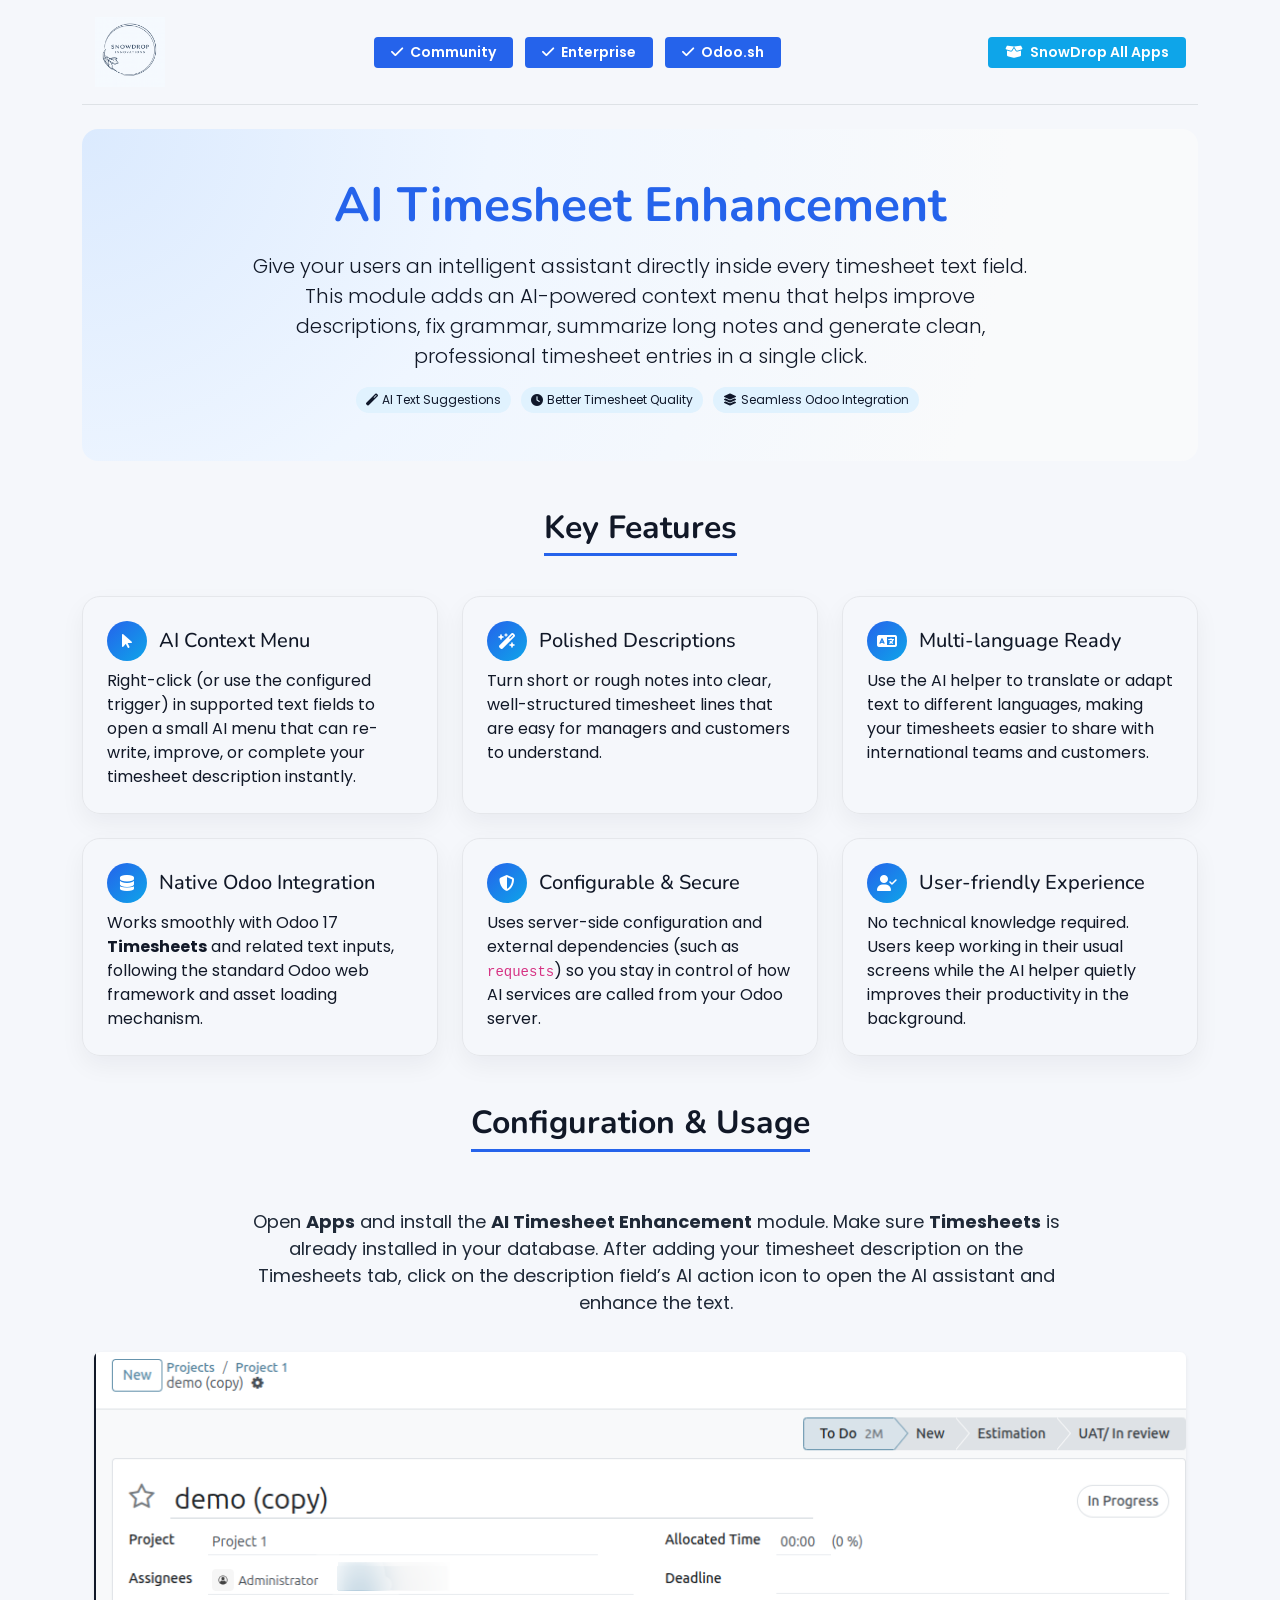
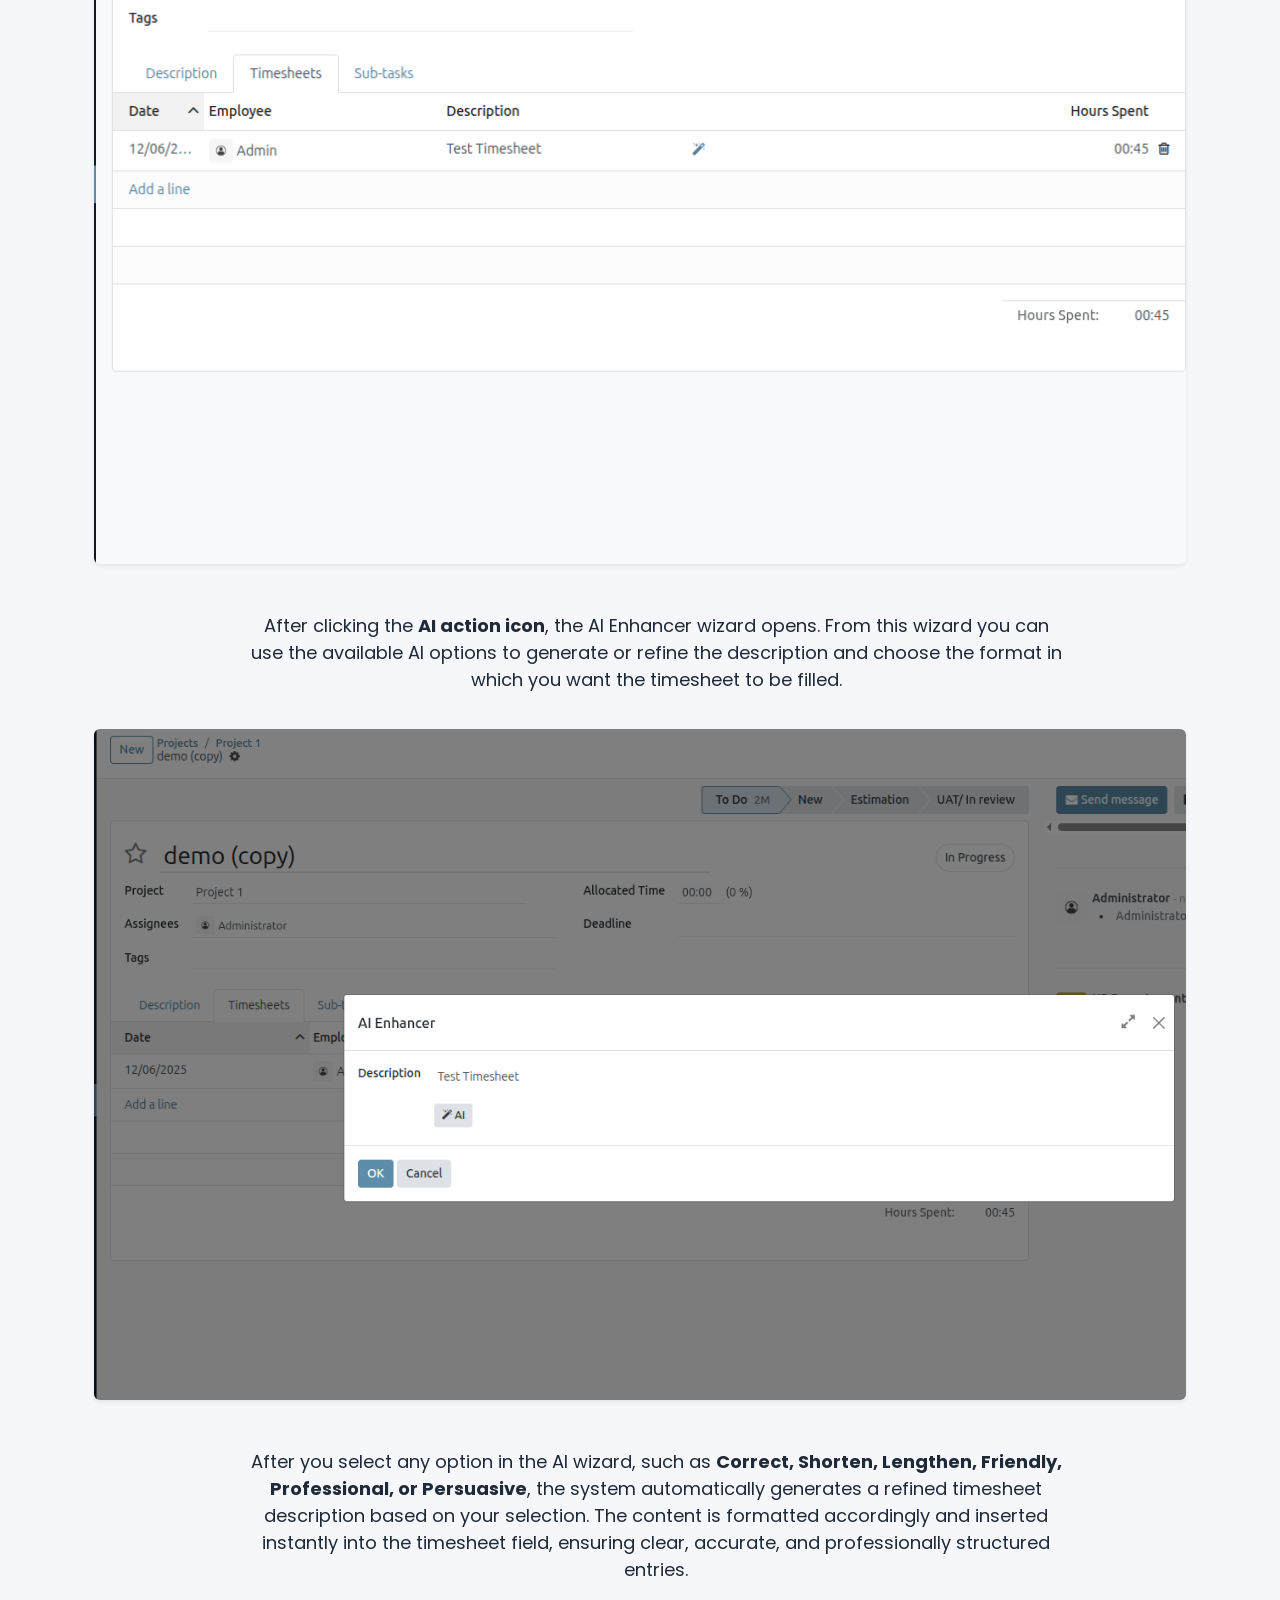
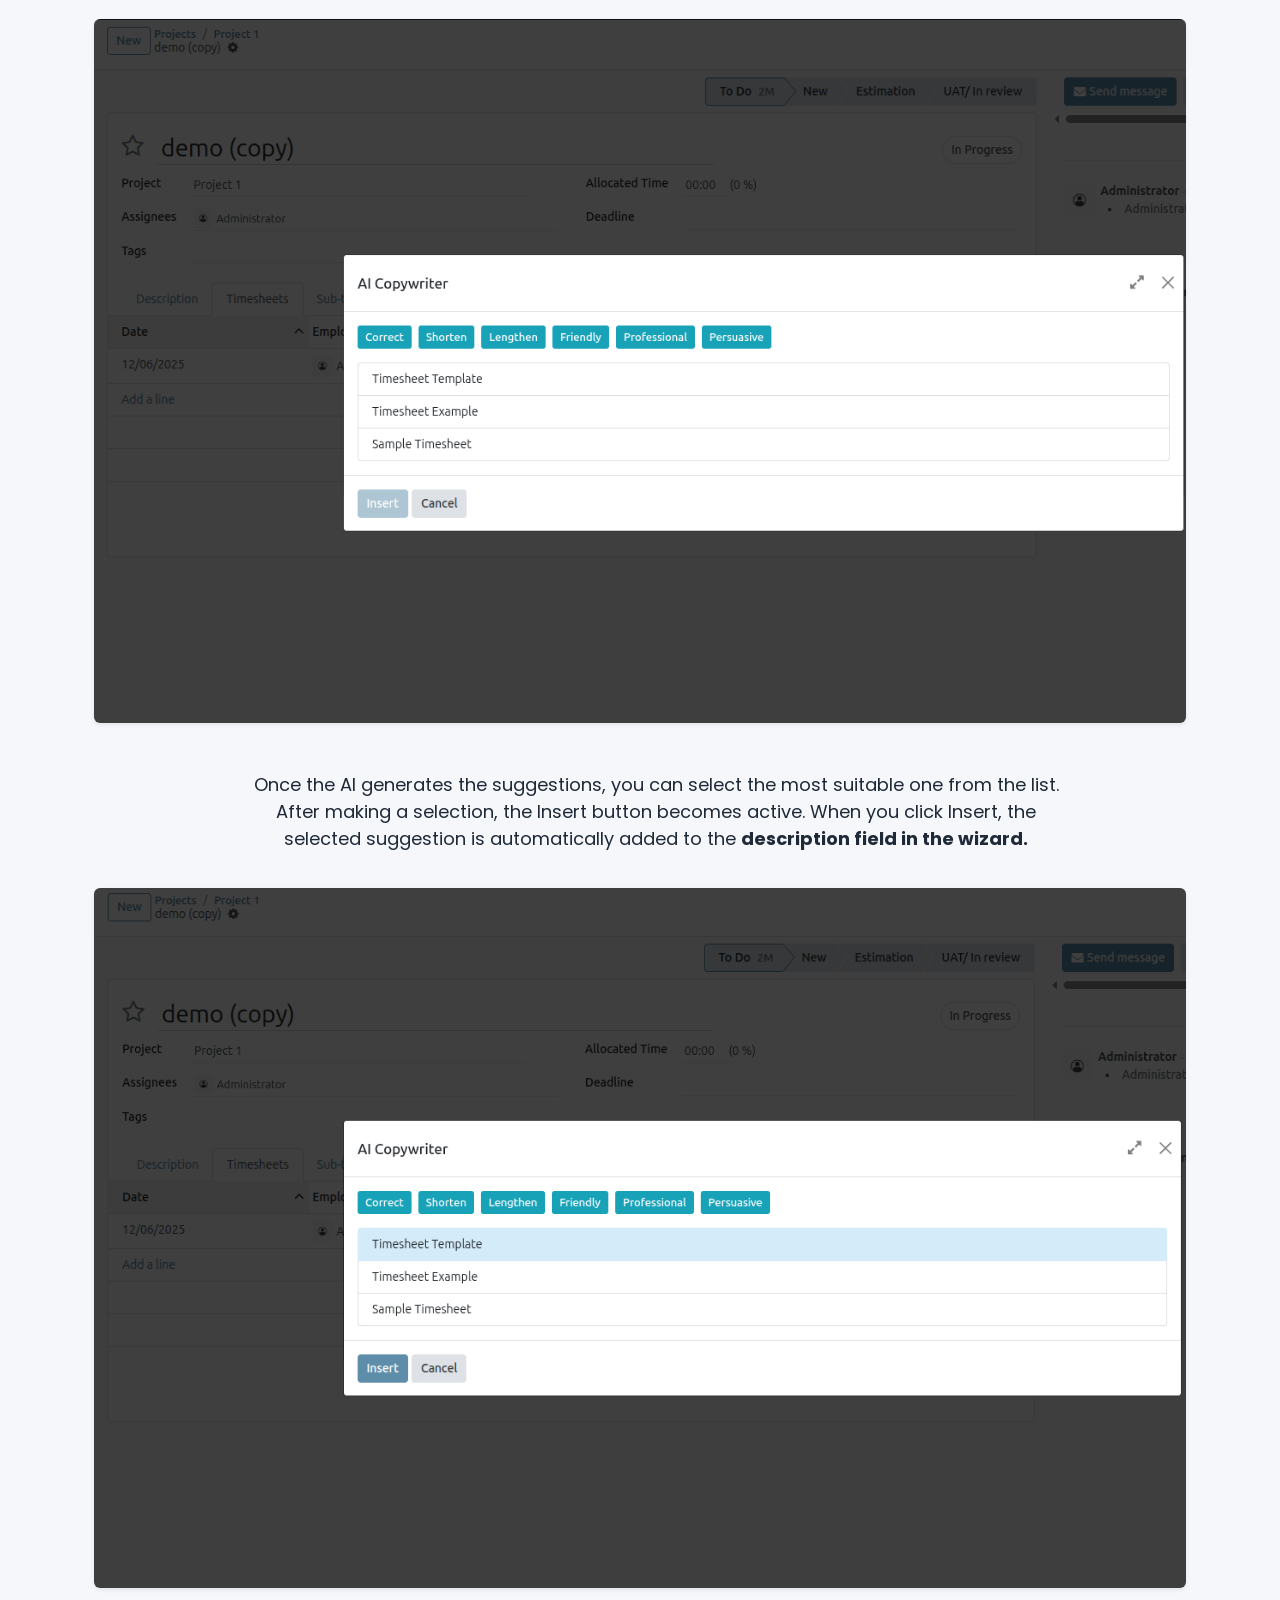
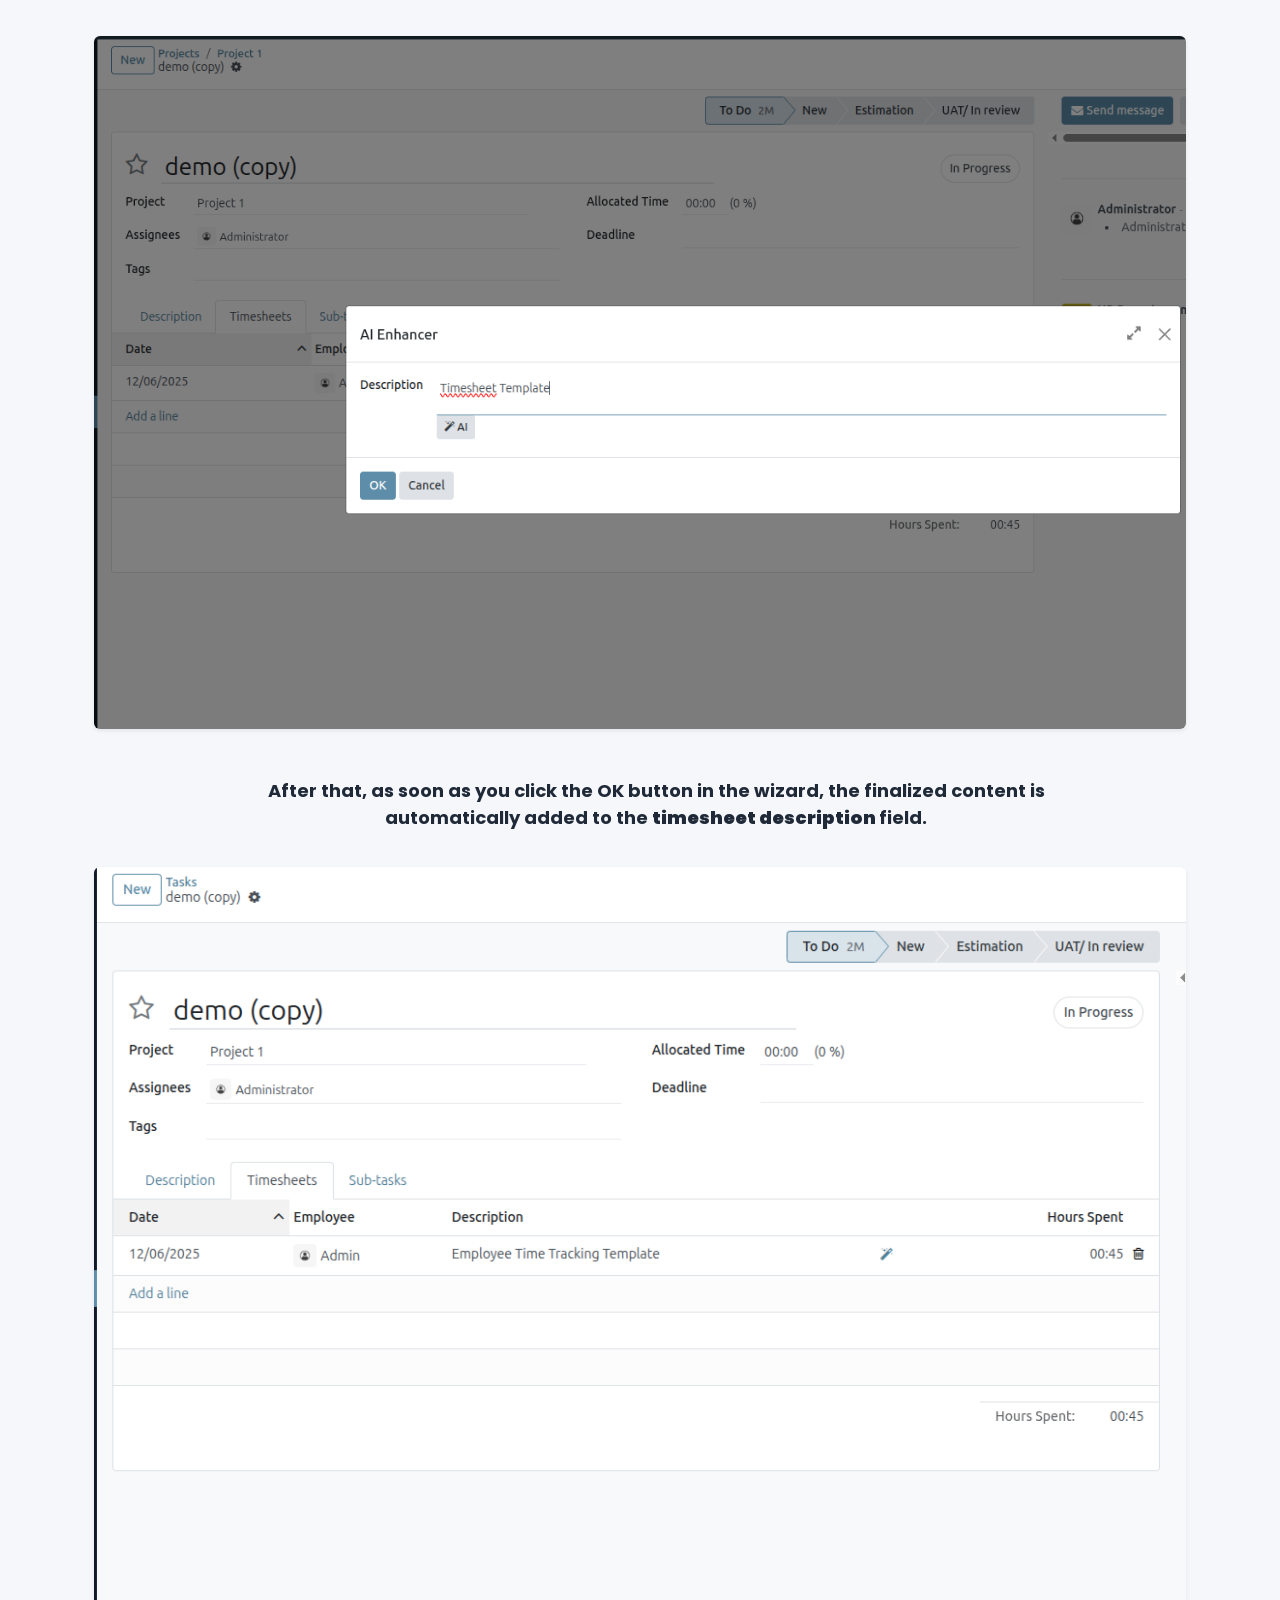
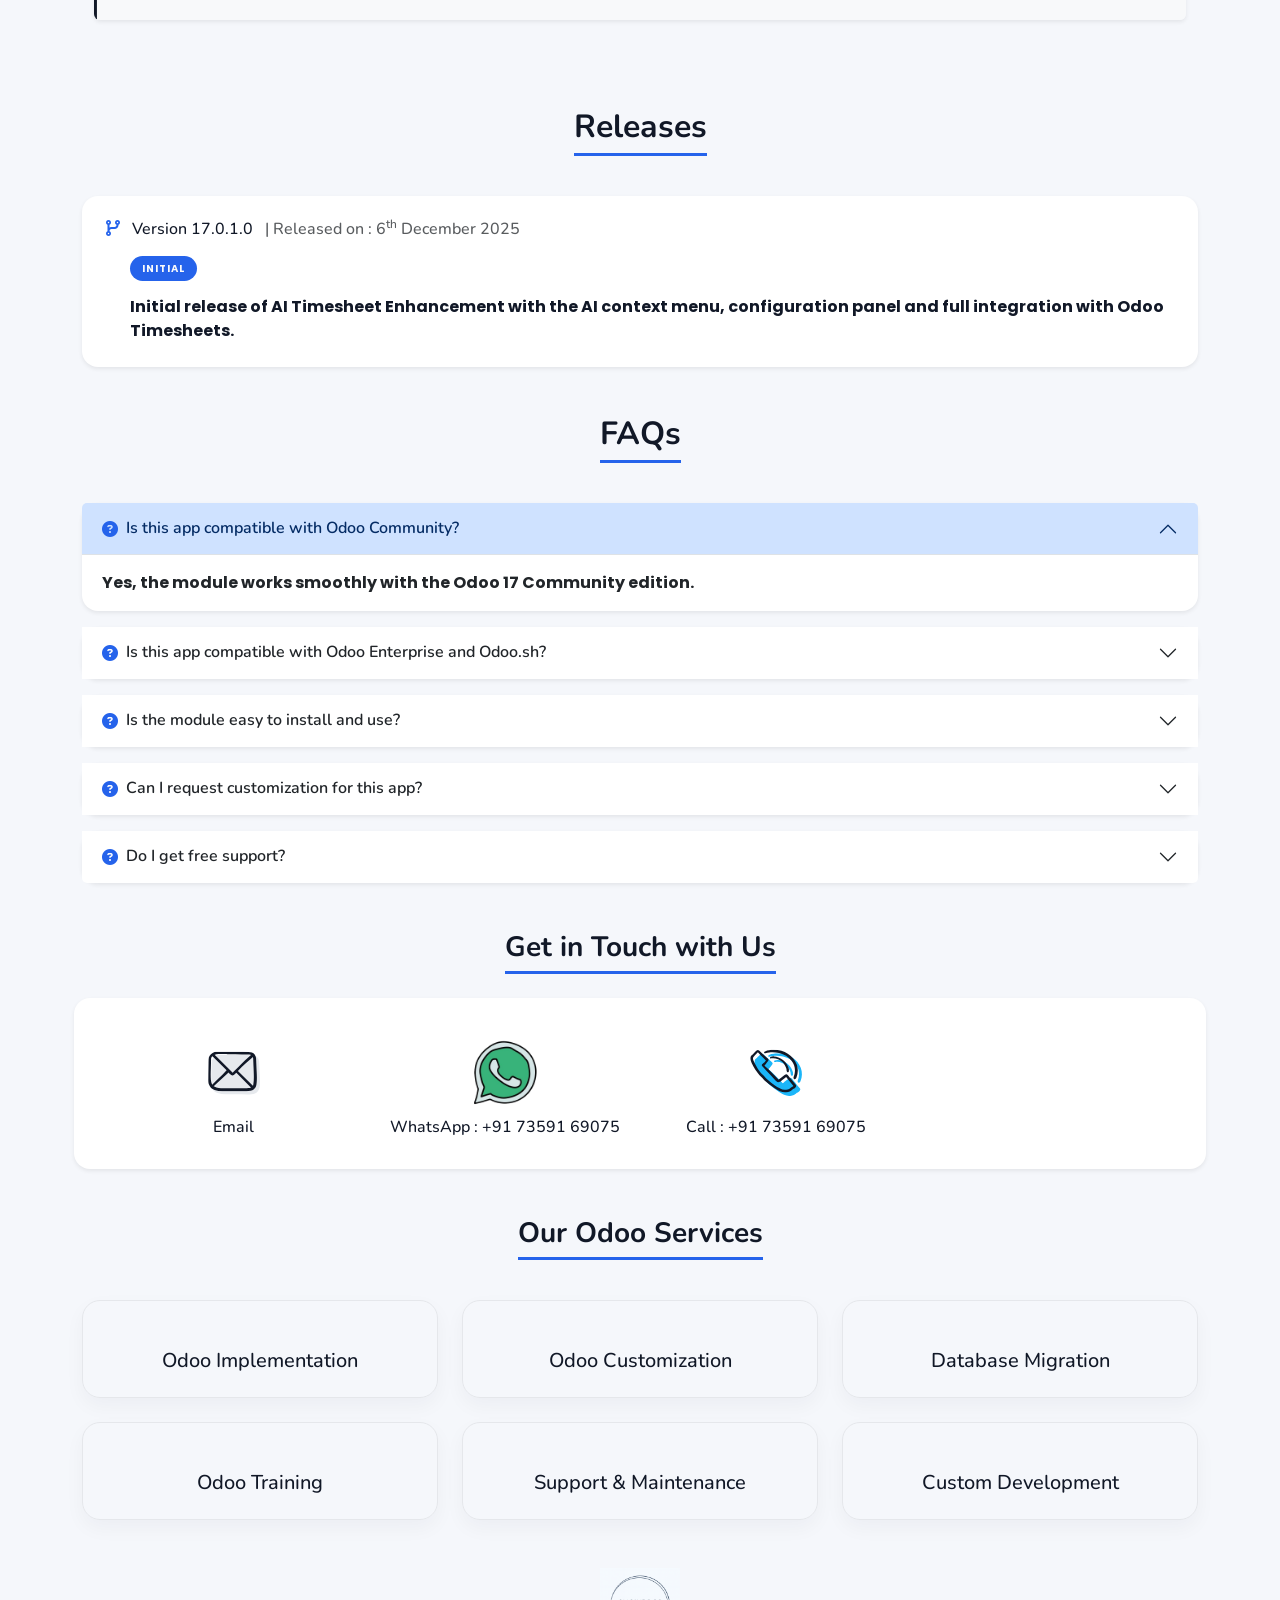
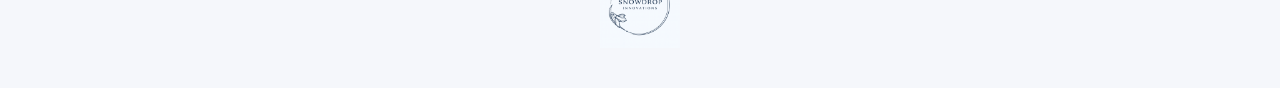
==== sd_ai_timesheet_enhancement/static/description/index.html @ 0ec532e0 "[ADD]add new module" ====
<!DOCTYPE html>
<html>

<head>
    <meta charset="utf-8" />
    <meta http-equiv="X-UA-Compatible" content="IE=edge" />
    <meta name="viewport" content="width=device-width, initial-scale=1" />
    <title>AI Timesheet Enhancement</title>

    <!-- Bootstrap 5 -->
    <link href="https://cdn.jsdelivr.net/npm/bootstrap@5.3.3/dist/css/bootstrap.min.css" rel="stylesheet">

    <!-- Icons -->
    <link rel="stylesheet" href="https://cdnjs.cloudflare.com/ajax/libs/font-awesome/6.5.2/css/all.min.css">

    <!-- Google Fonts -->
    <link href="https://fonts.googleapis.com/css2?family=Poppins:wght@300;400;500;600;700&family=Nunito:wght@400;600;700&display=swap" rel="stylesheet">

    <style>
        body {
            font-family: 'Poppins', sans-serif;
            background-color: #f5f7fb;
            color: #111827;
        }

        h1, h2, h3, h4, h5 {
            font-family: 'Nunito', sans-serif;
        }

        .sd-primary {
            color: #2563eb;
        }

        .sd-primary-bg {
            background-color: #2563eb;
        }

        .sd-accent-bg {
            background-color: #0ea5e9;
        }

        .sd-badge {
            background-color: #0f766e;
            color: #ecfeff;
        }

        .sd-section-title {
            font-weight: 700;
            text-align: center;
            margin-bottom: 2.5rem;
            position: relative;
        }

        .sd-section-title span {
            display: inline-block;
            padding-bottom: 0.4rem;
            border-bottom: 3px solid #2563eb;
        }

        .sd-feature-card {
            border-radius: 18px;
            border: 1px solid #e5e7eb;
            box-shadow: 0 10px 25px rgba(15, 23, 42, 0.05);
            height: 100%;
        }

        .sd-feature-icon {
            width: 40px;
            height: 40px;
            border-radius: 999px;
            display: inline-flex;
            align-items: center;
            justify-content: center;
            background: linear-gradient(135deg, #2563eb, #0ea5e9);
            color: #fff;
            margin-right: 12px;
        }

        .sd-hero {
            background: radial-gradient(circle at top left, #dbeafe 0, #eff6ff 35%, #f9fafb 80%);
        }

        .sd-step-pointer {
            background-image: url(pointer.png);
            background-repeat: no-repeat;
            background-size: contain;
            width: 32px;
            height: 32px;
            flex-shrink: 0;
        }

        .sd-step-text {
            color: #1f2937;
            font-size: 18px;
            max-width: 75%;
            margin-bottom: 20px;
        }

        .sd-chip {
            display: inline-flex;
            align-items: center;
            padding: 4px 10px;
            border-radius: 999px;
            background: #e0f2fe;
            font-size: 12px;
            color: #0f172a;
            margin-right: 6px;
        }

        .sd-footer-logo {
            max-height: 80px;
        }

        .sd-release-badge {
            background-color: #2563eb;
            color: #f9fafb;
            padding: 5px 12px;
            border-radius: 999px;
            text-transform: uppercase;
            font-size: 10px;
            letter-spacing: 1px;
        }

        .sd-contact-card img {
            width: 70px;
            margin-bottom: 10px;
        }

        .sd-contact-card h5 {
            font-size: 16px;
            margin-bottom: 0;
        }

        .sd-service-card {
            border-radius: 18px;
            border: 1px solid #e5e7eb;
            box-shadow: 0 8px 20px rgba(15, 23, 42, 0.04);
            height: 100%;
        }

        a {
            text-decoration: none;
        }
    </style>
</head>

<body>
<div id="loempia_tabs" class="container py-3">

    <!-- Header -->
    <div class="row justify-content-between align-items-center border-bottom pb-3 mx-0">
        <div class="col-auto text-center mb-3 mb-lg-0">
            <a class="btn p-0">
                <!-- Replace with your own logo path -->
                <img src="snowdrop_logo_full.png" alt="SnowDrop Innovations" style="height:70px">
            </a>
        </div>
        <div class="col-auto d-flex flex-wrap justify-content-center gap-2 mb-3 mb-lg-0">
            <span class="btn btn-sm sd-primary-bg text-white fw-semibold px-3 me-1">
                <i class="fa fa-check me-1"></i> Community
            </span>
            <span class="btn btn-sm sd-primary-bg text-white fw-semibold px-3 me-1">
                <i class="fa fa-check me-1"></i> Enterprise
            </span>
            <span class="btn btn-sm sd-primary-bg text-white fw-semibold px-3">
                <i class="fa fa-check me-1"></i> Odoo.sh
            </span>
        </div>
        <div class="col-auto text-center">
            <a href="#" target="_blank"
               class="btn btn-sm sd-accent-bg text-white fw-semibold px-3">
                <i class="fa fa-box-open me-1"></i> SnowDrop All Apps
            </a>
        </div>
    </div>

    <!-- Hero -->
    <section class="oe_container sd-hero rounded-4 mt-4 mb-5 p-4 p-lg-5">
        <div class="text-center">
            <h1 class="display-5 fw-bold sd-primary mb-3">
                AI Timesheet Enhancement
            </h1>
            <p class="lead mb-3" style="max-width: 780px;margin:0 auto;">
                Give your users an intelligent assistant directly inside every timesheet text field.
                This module adds an AI-powered context menu that helps improve descriptions, fix grammar,
                summarize long notes and generate clean, professional timesheet entries in a single click.
            </p>
            <div class="mt-3">
                <span class="sd-chip"><i class="fa fa-magic me-1"></i> AI Text Suggestions</span>
                <span class="sd-chip"><i class="fa fa-clock me-1"></i> Better Timesheet Quality</span>
                <span class="sd-chip"><i class="fa fa-layer-group me-1"></i> Seamless Odoo Integration</span>
            </div>
        </div>
    </section>

    <!-- Features -->
    <section class="mt-4">
        <h2 class="sd-section-title">
            <span>Key Features</span>
        </h2>
        <div class="row g-4">
            <div class="col-lg-4 col-md-6">
                <div class="sd-feature-card p-4">
                    <div class="d-flex align-items-center mb-2">
                        <div class="sd-feature-icon">
                            <i class="fa fa-mouse-pointer"></i>
                        </div>
                        <h4 class="mb-0 fs-5">AI Context Menu</h4>
                    </div>
                    <p class="mb-0">
                        Right-click (or use the configured trigger) in supported text fields to open a small AI menu
                        that can re-write, improve, or complete your timesheet description instantly.
                    </p>
                </div>
            </div>

            <div class="col-lg-4 col-md-6">
                <div class="sd-feature-card p-4">
                    <div class="d-flex align-items-center mb-2">
                        <div class="sd-feature-icon">
                            <i class="fa fa-wand-magic-sparkles"></i>
                        </div>
                        <h4 class="mb-0 fs-5">Polished Descriptions</h4>
                    </div>
                    <p class="mb-0">
                        Turn short or rough notes into clear, well-structured timesheet lines that are easy for
                        managers and customers to understand.
                    </p>
                </div>
            </div>

            <div class="col-lg-4 col-md-6">
                <div class="sd-feature-card p-4">
                    <div class="d-flex align-items-center mb-2">
                        <div class="sd-feature-icon">
                            <i class="fa fa-language"></i>
                        </div>
                        <h4 class="mb-0 fs-5">Multi-language Ready</h4>
                    </div>
                    <p class="mb-0">
                        Use the AI helper to translate or adapt text to different languages, making
                        your timesheets easier to share with international teams and customers.
                    </p>
                </div>
            </div>

            <div class="col-lg-4 col-md-6">
                <div class="sd-feature-card p-4">
                    <div class="d-flex align-items-center mb-2">
                        <div class="sd-feature-icon">
                            <i class="fa fa-database"></i>
                        </div>
                        <h4 class="mb-0 fs-5">Native Odoo Integration</h4>
                    </div>
                    <p class="mb-0">
                        Works smoothly with Odoo 17 <strong>Timesheets</strong> and related text inputs,
                        following the standard Odoo web framework and asset loading mechanism.
                    </p>
                </div>
            </div>

            <div class="col-lg-4 col-md-6">
                <div class="sd-feature-card p-4">
                    <div class="d-flex align-items-center mb-2">
                        <div class="sd-feature-icon">
                            <i class="fa fa-shield-halved"></i>
                        </div>
                        <h4 class="mb-0 fs-5">Configurable & Secure</h4>
                    </div>
                    <p class="mb-0">
                        Uses server-side configuration and external dependencies (such as <code>requests</code>)
                        so you stay in control of how AI services are called from your Odoo server.
                    </p>
                </div>
            </div>

            <div class="col-lg-4 col-md-6">
                <div class="sd-feature-card p-4">
                    <div class="d-flex align-items-center mb-2">
                        <div class="sd-feature-icon">
                            <i class="fa fa-user-check"></i>
                        </div>
                        <h4 class="mb-0 fs-5">User-friendly Experience</h4>
                    </div>
                    <p class="mb-0">
                        No technical knowledge required. Users keep working in their usual screens while the
                        AI helper quietly improves their productivity in the background.
                    </p>
                </div>
            </div>
        </div>
    </section>

    <!-- Documentation / Screenshots -->
    <section class="mt-5">
        <h2 class="sd-section-title">
            <span>Configuration & Usage</span>
        </h2>

        <div class="tab-content py-3">
            <div id="Configurations" class="tab-pane active show">
                <section id="sd_configuration">
                    <div class="container-fluid">
                        <div class="text-center">

                            <!-- Step 1 -->
                            <div class="d-flex justify-content-center align-items-start mb-3">
                                <div class="sd-step-pointer"></div>
                                <p class="sd-step-text">
                                    Open <strong>Apps</strong> and install the <strong>AI Timesheet Enhancement</strong> module.
                                    Make sure <strong>Timesheets</strong> is already installed in your database.
                                    After adding your timesheet description on the Timesheets tab, click on the description field’s AI action icon to open the AI assistant and enhance the text.
                                </p>
                            </div>
                            <div class="col-md-12">
                                <!-- replace with your real screenshot -->
                                <img class="img-fluid rounded shadow-sm" src="1.png" alt="Install module">
                            </div>
                            <br /><br />
                            <!-- Step 2 -->
                            <div class="d-flex justify-content-center align-items-start mb-3">
                                <div class="sd-step-pointer"></div>
                                <p class="sd-step-text">
                                    After clicking the <strong>AI action icon</strong>, the AI Enhancer wizard opens. From this wizard you can use the available AI options to generate or refine the description and choose the format in which you want the timesheet to be filled.
                                </p>
                            </div>
                            <div class="col-md-12">
                                <!-- replace with your real screenshot -->
                                <img class="img-fluid rounded shadow-sm" src="2.png" alt="Install module">
                            </div>
                            <br /><br />
                            <!-- Step 3 -->
                            <div class="d-flex justify-content-center align-items-start mb-3">
                                <div class="sd-step-pointer"></div>
                                <p class="sd-step-text">
                                    After you select any option in the AI wizard, such as <strong>Correct, Shorten, Lengthen, Friendly, Professional, or Persuasive</strong>, the system automatically generates a refined timesheet description based on your selection. The content is formatted accordingly and inserted instantly into the timesheet field, ensuring clear, accurate, and professionally structured entries.
                                </p>
                            </div>
                            <div class="col-md-12">
                                <!-- replace with your real screenshot -->
                                <img class="img-fluid rounded shadow-sm" src="3.png" alt="Install module">
                            </div>
                            <br /><br />
                            <!-- Step 4 -->
                            <div class="d-flex justify-content-center align-items-start mb-3">
                                <div class="sd-step-pointer"></div>
                                <p class="sd-step-text">
                                    Once the AI generates the suggestions, you can select the most suitable one from the list. After making a selection, the Insert button becomes active. When you click Insert, the selected suggestion is automatically added to the <strong>description </storng>field in the wizard.
                                </p>
                            </div>
                            <div class="col-md-12">
                                <!-- replace with your real screenshot -->
                                <img class="img-fluid rounded shadow-sm" src="4.png" alt="Install module">
                            </div>
                            <br /><br />
                            <div class="col-md-12">
                                <!-- replace with your real screenshot -->
                                <img class="img-fluid rounded shadow-sm" src="5.png" alt="Install module">
                            </div>
                            <br /><br />
                            <!-- Step 5 -->
                            <div class="d-flex justify-content-center align-items-start mb-3">
                                <div class="sd-step-pointer"></div>
                                <p class="sd-step-text">
                                    After that, as soon as you click the OK button in the wizard, the finalized content is automatically added to the <strong>timesheet description </strong>field.
                                </p>
                            </div>
                            <div class="col-md-12">
                                <!-- replace with your real screenshot -->
                                <img class="img-fluid rounded shadow-sm" src="6.png" alt="Install module">
                            </div>
                            <br /><br />


                            

                        </div>
                    </div>
                </section>
            </div>
        </div>
    </section>

    <!-- Releases -->
    <section class="mt-4">
        <h2 class="sd-section-title">
            <span>Releases</span>
        </h2>

        <div class="bg-white shadow-sm rounded-4 p-3 p-lg-4">
            <h4 class="mb-1" style="font-size:16px;">
                <span class="fa fa-code-branch me-2 sd-primary"></span>
                <span>Version 17.0.1.0</span>
                <span class="ms-2 text-muted">| Released on : 6<sup>th</sup> December 2025</span>
            </h4>
            <div class="mt-3 ps-4">
                <span class="sd-release-badge">Initial</span>
                <p class="mt-3 mb-0">
                    Initial release of AI Timesheet Enhancement with the AI context menu, configuration panel
                    and full integration with Odoo Timesheets.
                </p>
            </div>
        </div>
    </section>

    <!-- FAQs -->
    <section class="mt-5">
        <h2 class="sd-section-title">
            <span>FAQs</span>
        </h2>

        <div class="accordion" id="sd_faq_accordion">

            <div class="accordion-item mb-3 border-0 shadow-sm rounded-4">
                <h2 class="accordion-header" id="faq1">
                    <button class="accordion-button fw-semibold" type="button" data-bs-toggle="collapse"
                            data-bs-target="#faq1_c" aria-expanded="true" aria-controls="faq1_c">
                        <i class="fa fa-question-circle me-2 sd-primary"></i>
                        Is this app compatible with Odoo Community?
                    </button>
                </h2>
                <div id="faq1_c" class="accordion-collapse collapse show" aria-labelledby="faq1"
                     data-bs-parent="#sd_faq_accordion">
                    <div class="accordion-body">
                        Yes, the module works smoothly with the Odoo 17 Community edition.
                    </div>
                </div>
            </div>

            <div class="accordion-item mb-3 border-0 shadow-sm rounded-4">
                <h2 class="accordion-header" id="faq2">
                    <button class="accordion-button fw-semibold collapsed" type="button" data-bs-toggle="collapse"
                            data-bs-target="#faq2_c" aria-expanded="false" aria-controls="faq2_c">
                        <i class="fa fa-question-circle me-2 sd-primary"></i>
                        Is this app compatible with Odoo Enterprise and Odoo.sh?
                    </button>
                </h2>
                <div id="faq2_c" class="accordion-collapse collapse" aria-labelledby="faq2"
                     data-bs-parent="#sd_faq_accordion">
                    <div class="accordion-body">
                        Yes, it is fully compatible with Odoo 17 Enterprise and can also be used on Odoo.sh
                        installations.
                    </div>
                </div>
            </div>

            <div class="accordion-item mb-3 border-0 shadow-sm rounded-4">
                <h2 class="accordion-header" id="faq3">
                    <button class="accordion-button fw-semibold collapsed" type="button" data-bs-toggle="collapse"
                            data-bs-target="#faq3_c" aria-expanded="false" aria-controls="faq3_c">
                        <i class="fa fa-question-circle me-2 sd-primary"></i>
                        Is the module easy to install and use?
                    </button>
                </h2>
                <div id="faq3_c" class="accordion-collapse collapse" aria-labelledby="faq3"
                     data-bs-parent="#sd_faq_accordion">
                    <div class="accordion-body">
                        Installation follows the standard Odoo process. Once installed, users simply open a
                        timesheet description and use the AI context menu – no technical background is required.
                    </div>
                </div>
            </div>

            <div class="accordion-item mb-3 border-0 shadow-sm rounded-4">
                <h2 class="accordion-header" id="faq4">
                    <button class="accordion-button fw-semibold collapsed" type="button" data-bs-toggle="collapse"
                            data-bs-target="#faq4_c" aria-expanded="false" aria-controls="faq4_c">
                        <i class="fa fa-question-circle me-2 sd-primary"></i>
                        Can I request customization for this app?
                    </button>
                </h2>
                <div id="faq4_c" class="accordion-collapse collapse" aria-labelledby="faq4"
                     data-bs-parent="#sd_faq_accordion">
                    <div class="accordion-body">
                        Yes, we will be happy to adapt the module to your needs. Please contact us using the
                        details in the “Get in Touch” section.
                    </div>
                </div>
            </div>

            <div class="accordion-item mb-3 border-0 shadow-sm rounded-4">
                <h2 class="accordion-header" id="faq5">
                    <button class="accordion-button fw-semibold collapsed" type="button" data-bs-toggle="collapse"
                            data-bs-target="#faq5_c" aria-expanded="false" aria-controls="faq5_c">
                        <i class="fa fa-question-circle me-2 sd-primary"></i>
                        Do I get free support?
                    </button>
                </h2>
                <div id="faq5_c" class="accordion-collapse collapse" aria-labelledby="faq5"
                     data-bs-parent="#sd_faq_accordion">
                    <div class="accordion-body">
                        We provide free bug-fix support for 30 days from the date of purchase.
                        Functional changes or new features can be delivered as paid services.
                    </div>
                </div>
            </div>

        </div>
    </section>

    <!-- Contact -->
    <section class="mt-5">
        <h3 class="sd-section-title">
            <span>Get in Touch with Us</span>
        </h3>

        <div class="row g-3 bg-white rounded-4 shadow-sm text-center pt-4 pb-3 px-4">
            <div class="col-6 col-lg-3 pb-3 sd-contact-card">
                <a href="mailto:snowsnowdropinnovations@gmail.com" target="_blank" style="color:#111827;">
                    <img src="mail.svg" alt="Email">
                    <h5>Email</h5>
                </a>
            </div>
            <div class="col-6 col-lg-3 pb-3 sd-contact-card">
                <a href="" target="_blank" style="color:#111827;">
                    <img src="whatsapp.png" alt="WhatsApp">
                    <h5>WhatsApp : +91 73591 69075</h5>
                </a>
            </div>
            <div class="col-6 col-lg-3 pb-3 sd-contact-card">
                <a href="" target="_blank" style="color:#111827;">
                    <img src="call.svg" alt="Call">
                    <h5>Call : +91 73591 69075</h5>
                </a>
            </div>
        </div>
    </section>

    <!-- Services -->
    <section class="mt-5">
        <h3 class="sd-section-title">
            <span>Our Odoo Services</span>
        </h3>
        <div class="row g-4 text-center">
            <div class="col-lg-4 col-md-6">
                <div class="sd-service-card p-4">
                    <img src="implementation.png" alt="" class="mb-3" style="width:80px;">
                    <h5 class="mb-0">Odoo Implementation</h5>
                </div>
            </div>
            <div class="col-lg-4 col-md-6">
                <div class="sd-service-card p-4">
                    <img src="customization.png" alt="" class="mb-3" style="width:80px;">
                    <h5 class="mb-0">Odoo Customization</h5>
                </div>
            </div>
            <div class="col-lg-4 col-md-6">
                <div class="sd-service-card p-4">
                    <img src="data.png" alt="" class="mb-3" style="width:80px;">
                    <h5 class="mb-0">Database Migration</h5>
                </div>
            </div>
            <div class="col-lg-4 col-md-6">
                <div class="sd-service-card p-4">
                    <img src="training.png" alt="" class="mb-3" style="width:80px;">
                    <h5 class="mb-0">Odoo Training</h5>
                </div>
            </div>
            <div class="col-lg-4 col-md-6">
                <div class="sd-service-card p-4">
                    <img src="support.png" alt="" class="mb-3" style="width:80px;">
                    <h5 class="mb-0">Support &amp; Maintenance</h5>
                </div>
            </div>
            <div class="col-lg-4 col-md-6">
                <div class="sd-service-card p-4">
                    <img src="mobile.png" alt="" class="mb-3" style="width:80px;">
                    <h5 class="mb-0">Custom Development</h5>
                </div>
            </div>
        </div>
    </section>

    <!-- Footer logo -->
    <div class="row mt-5 mb-4">
        <div class="col-12 text-center">
            <!-- Replace with your brand image -->
            <img src="snowdrop_logo_full.png" alt="SnowDrop Innovations" class="sd-footer-logo">
        </div>
    </div>

</div>

<!-- JS (Bootstrap 5) -->
<script src="https://cdn.jsdelivr.net/npm/bootstrap@5.3.3/dist/js/bootstrap.bundle.min.js"></script>
</body>
</html>
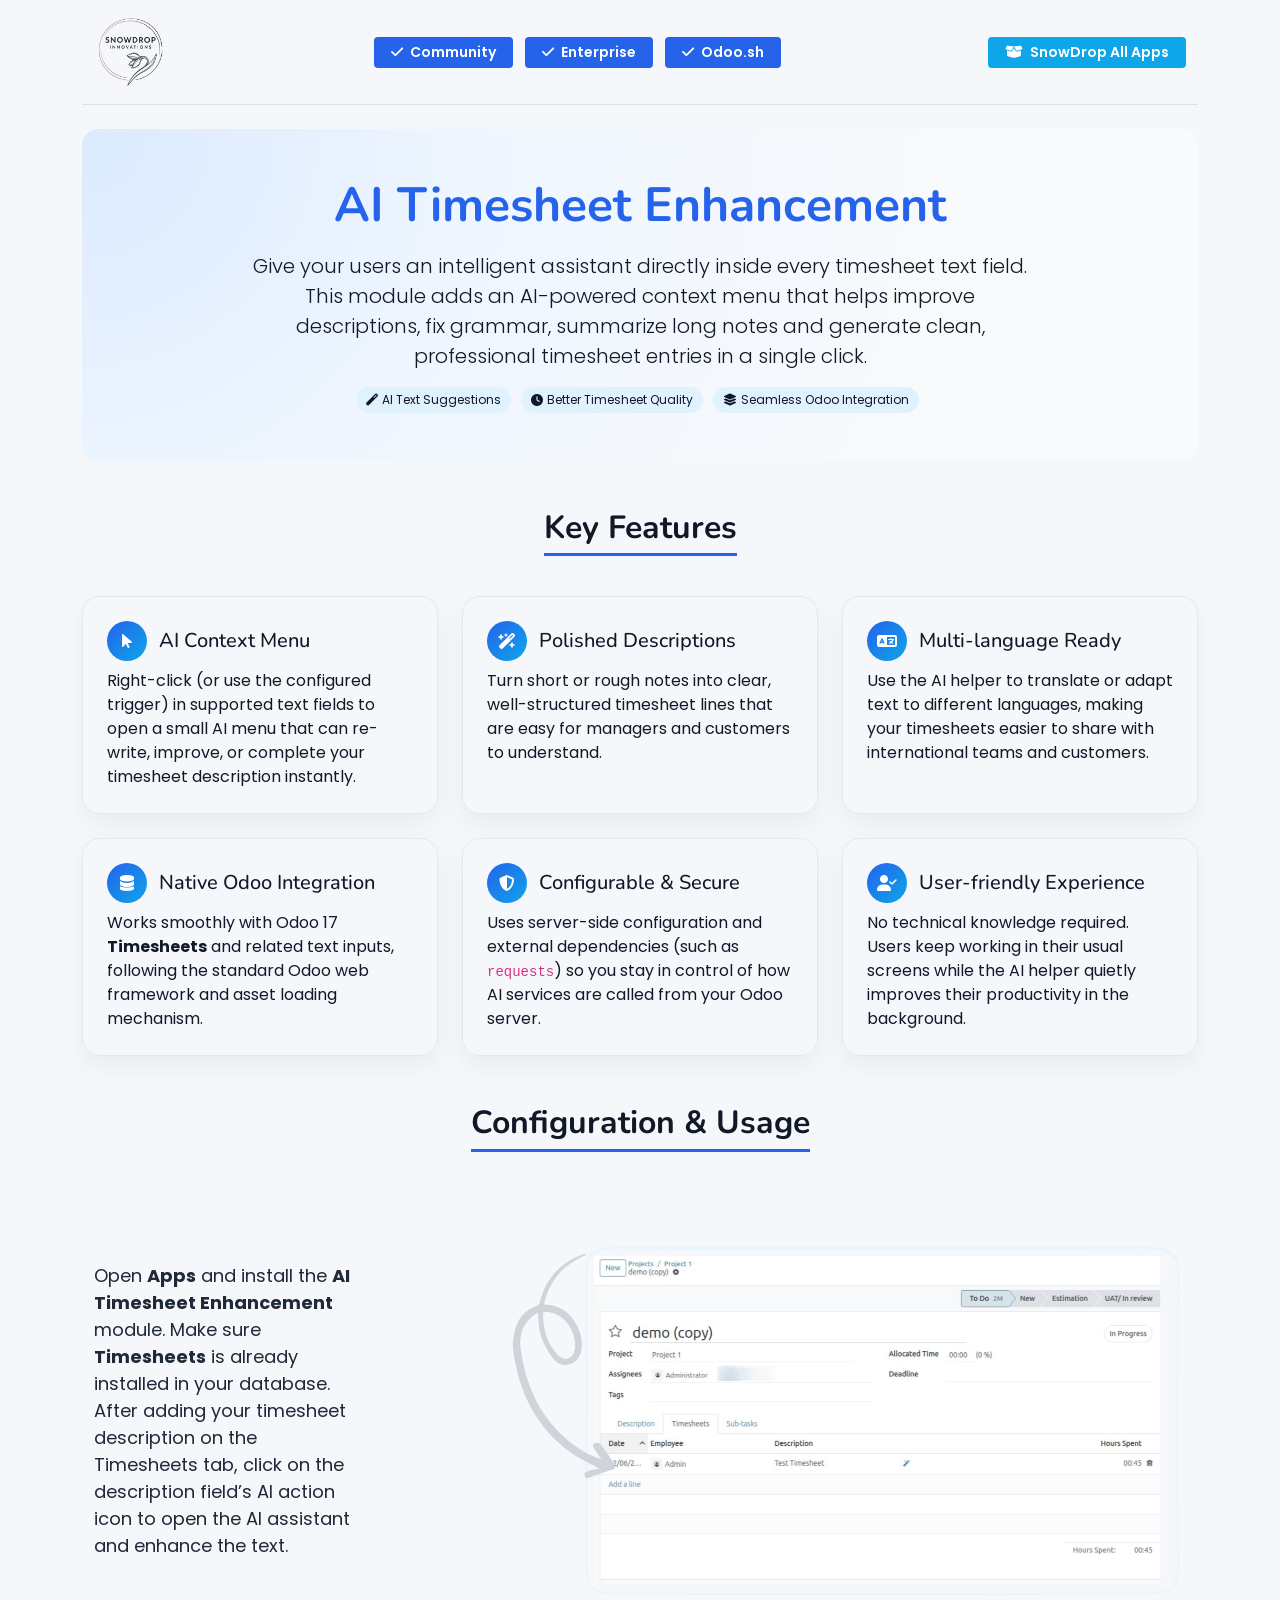
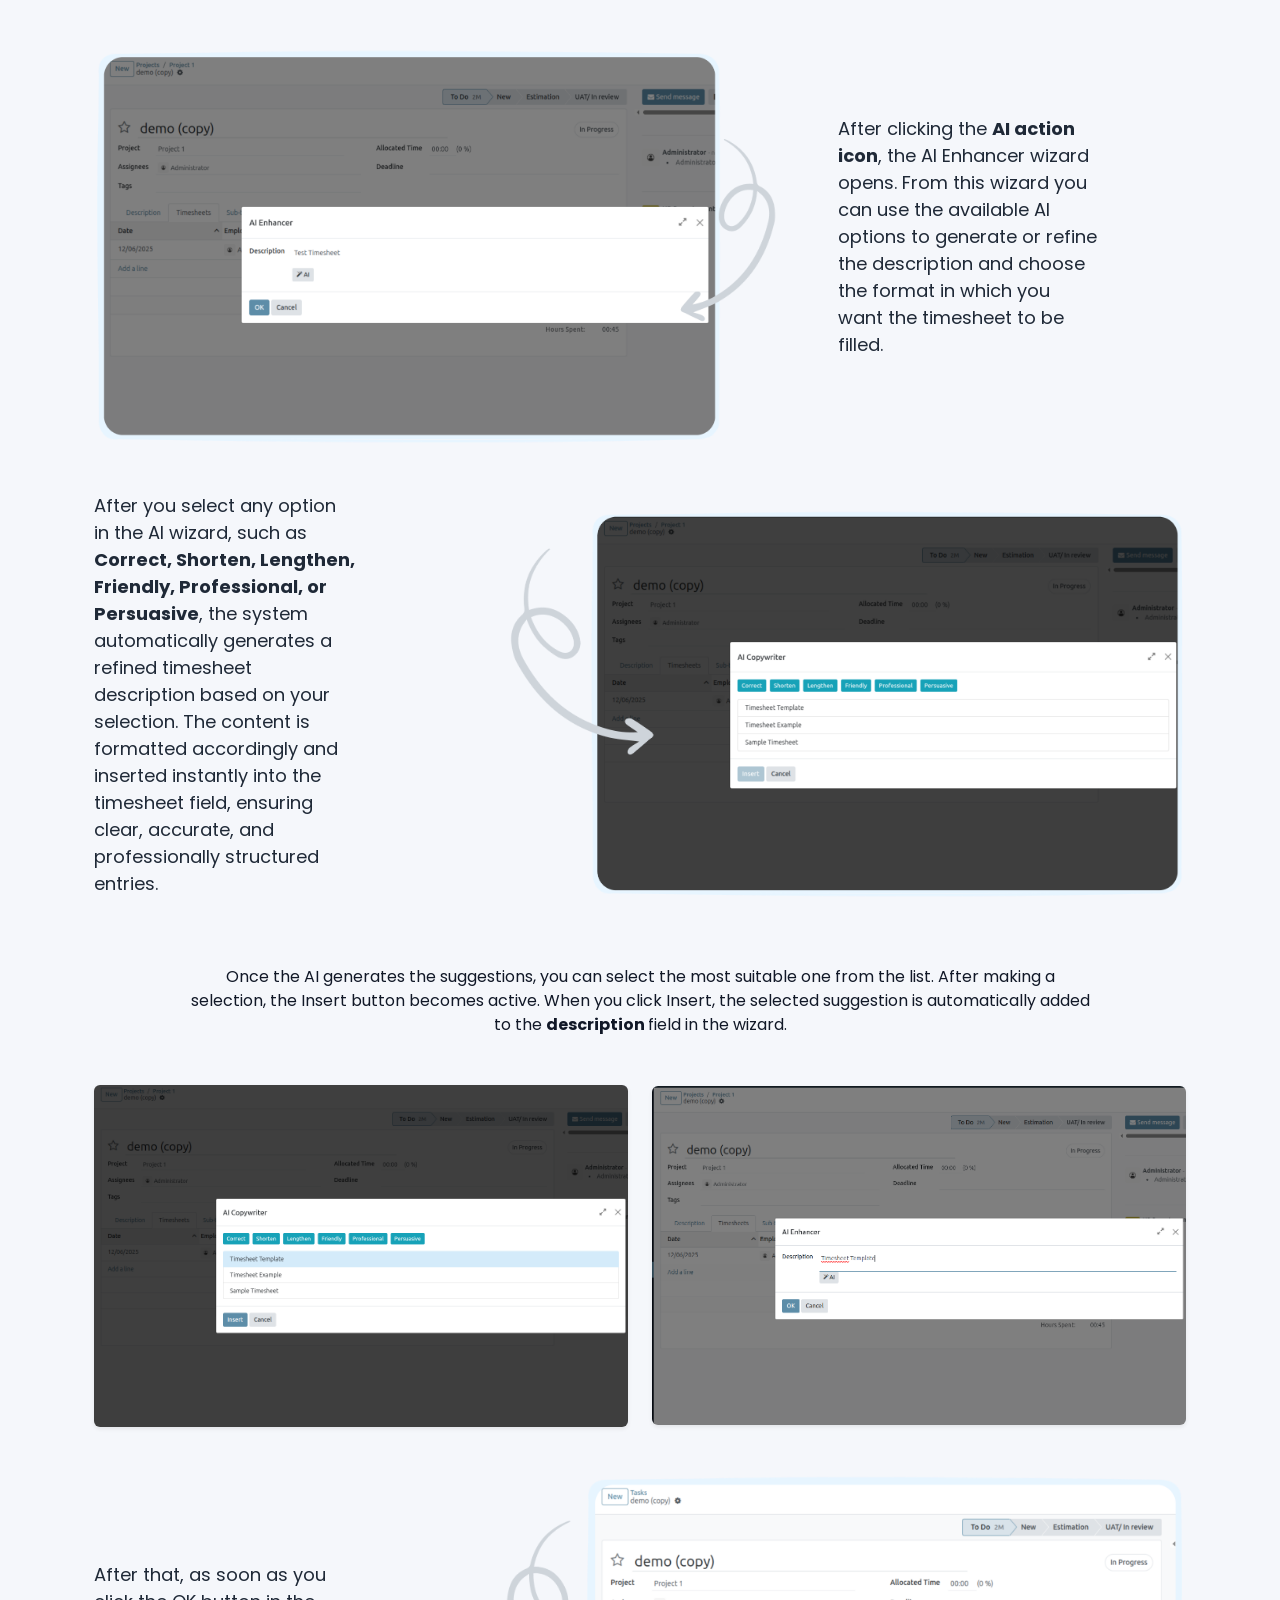
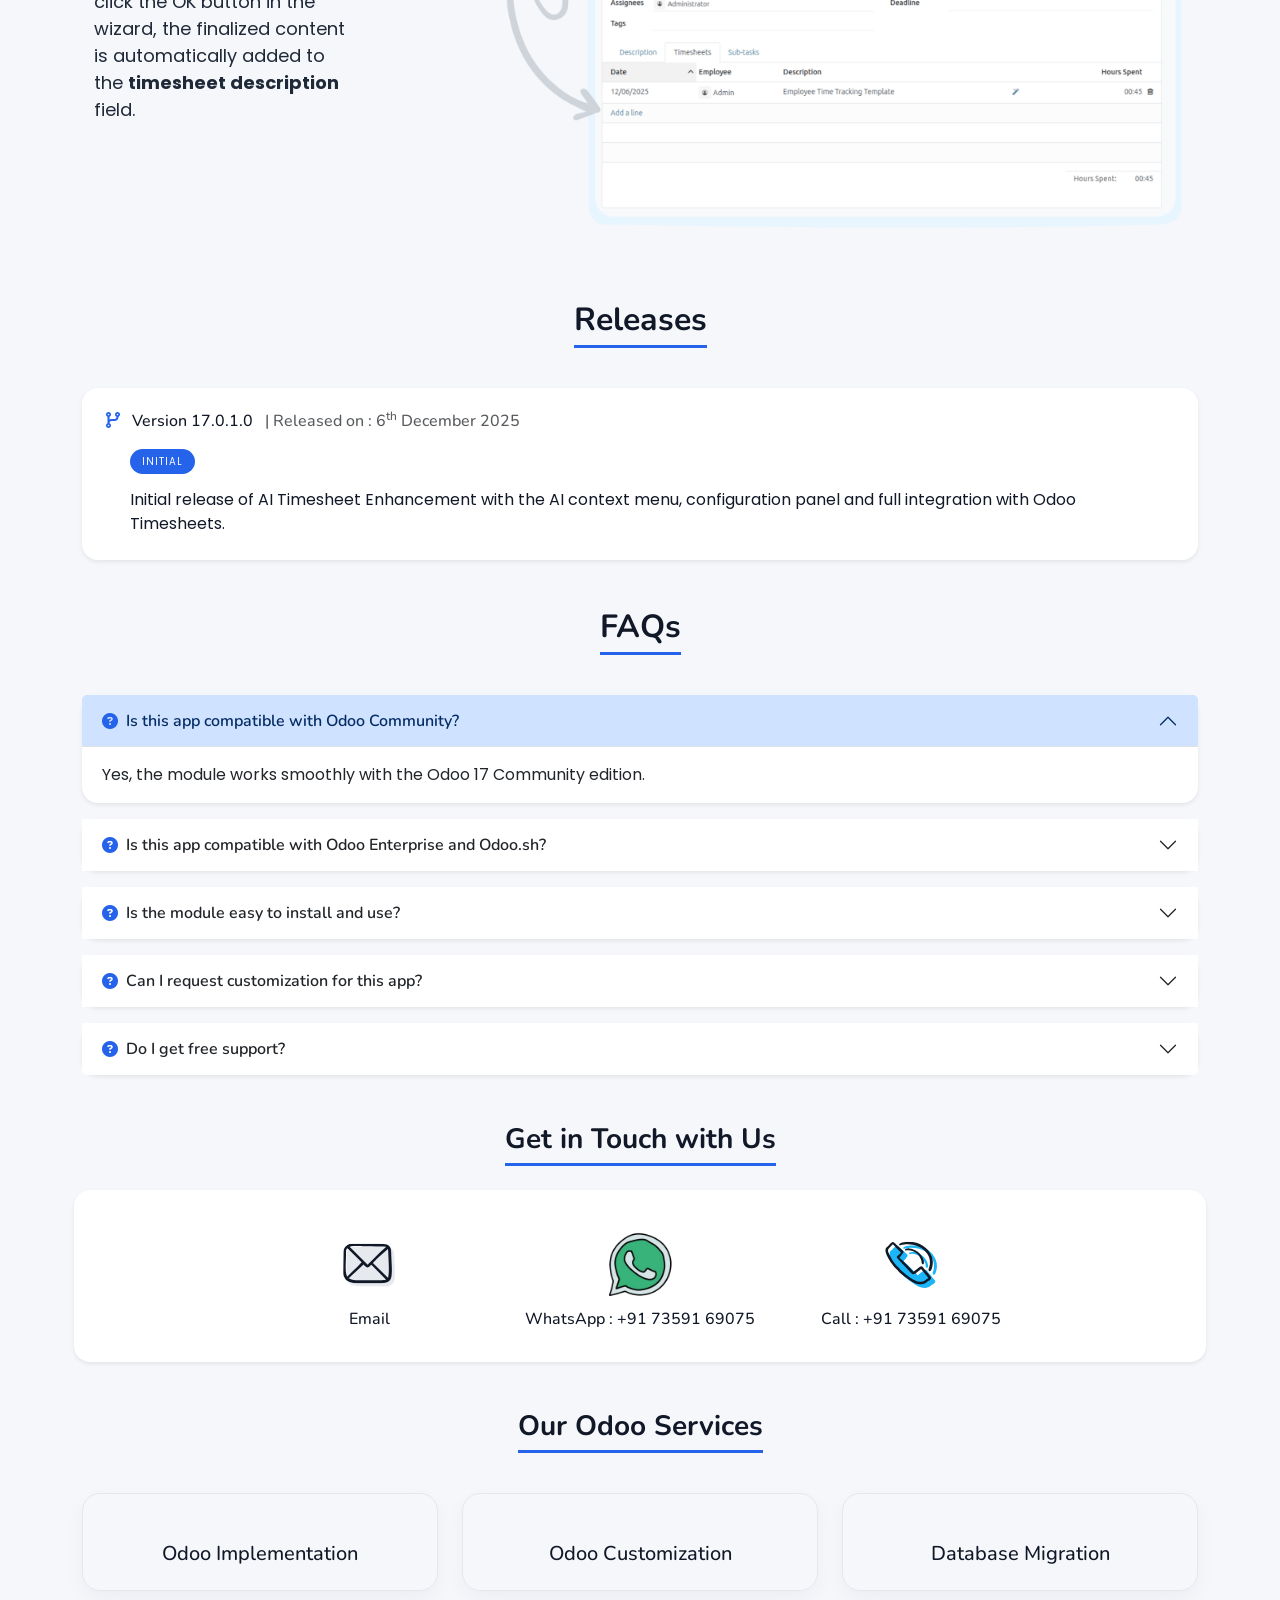
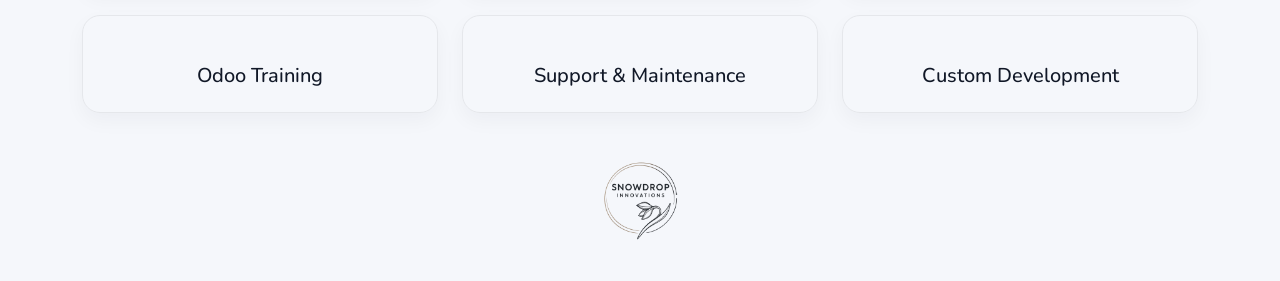
==== commit cac4de71: "[IMP]sd_ai_timesheet_enhancement:update doc" ====
--- a/sd_ai_timesheet_enhancement/static/description/index.html
+++ b/sd_ai_timesheet_enhancement/static/description/index.html
@@ -16,6 +16,10 @@
     <!-- Google Fonts -->
     <link href="https://fonts.googleapis.com/css2?family=Poppins:wght@300;400;500;600;700&family=Nunito:wght@400;600;700&display=swap" rel="stylesheet">
 
+</head>
+
+<body>
+<div id="loempia_tabs" class="container py-3">
     <style>
         body {
             font-family: 'Poppins', sans-serif;
@@ -142,11 +146,6 @@
             text-decoration: none;
         }
     </style>
-</head>
-
-<body>
-<div id="loempia_tabs" class="container py-3">
-
     <!-- Header -->
     <div class="row justify-content-between align-items-center border-bottom pb-3 mx-0">
         <div class="col-auto text-center mb-3 mb-lg-0">
@@ -300,80 +299,68 @@
         <div class="tab-content py-3">
             <div id="Configurations" class="tab-pane active show">
                 <section id="sd_configuration">
-                    <div class="container-fluid">
-                        <div class="text-center">
-
+                    <div class="container">
+                        <div class="row justify-content-center my-3 align-items-center">
                             <!-- Step 1 -->
-                            <div class="d-flex justify-content-center align-items-start mb-3">
-                                <div class="sd-step-pointer"></div>
+                            <div class="col-md-4 my-3">
                                 <p class="sd-step-text">
                                     Open <strong>Apps</strong> and install the <strong>AI Timesheet Enhancement</strong> module.
                                     Make sure <strong>Timesheets</strong> is already installed in your database.
                                     After adding your timesheet description on the Timesheets tab, click on the description field’s AI action icon to open the AI assistant and enhance the text.
                                 </p>
                             </div>
-                            <div class="col-md-12">
-                                <!-- replace with your real screenshot -->
-                                <img class="img-fluid rounded shadow-sm" src="1.png" alt="Install module">
-                            </div>
-                            <br /><br />
+                            <div class="col-md-8 my-3">
+                                <img class="img-fluid  " src="1.png" alt="Install module">
+                            </div>
+                        </div>
+                        
+                        <div class="row justify-content-center my-3 align-items-center">
                             <!-- Step 2 -->
-                            <div class="d-flex justify-content-center align-items-start mb-3">
-                                <div class="sd-step-pointer"></div>
+                            <div class="col-md-8 my-3">
+                                <img class="img-fluid" src="2.png" alt="Install module">
+                            </div>
+                            <div class="col-md-4 my-3">
                                 <p class="sd-step-text">
                                     After clicking the <strong>AI action icon</strong>, the AI Enhancer wizard opens. From this wizard you can use the available AI options to generate or refine the description and choose the format in which you want the timesheet to be filled.
                                 </p>
                             </div>
-                            <div class="col-md-12">
-                                <!-- replace with your real screenshot -->
-                                <img class="img-fluid rounded shadow-sm" src="2.png" alt="Install module">
-                            </div>
-                            <br /><br />
+                        </div>
+                        <div class="row justify-content-center my-3 align-items-center">
                             <!-- Step 3 -->
-                            <div class="d-flex justify-content-center align-items-start mb-3">
-                                <div class="sd-step-pointer"></div>
+                            <div class="col-md-4 my-3">
                                 <p class="sd-step-text">
                                     After you select any option in the AI wizard, such as <strong>Correct, Shorten, Lengthen, Friendly, Professional, or Persuasive</strong>, the system automatically generates a refined timesheet description based on your selection. The content is formatted accordingly and inserted instantly into the timesheet field, ensuring clear, accurate, and professionally structured entries.
                                 </p>
                             </div>
-                            <div class="col-md-12">
-                                <!-- replace with your real screenshot -->
-                                <img class="img-fluid rounded shadow-sm" src="3.png" alt="Install module">
-                            </div>
-                            <br /><br />
+                            <div class="col-md-8 my-3">
+                                <img class="img-fluid" src="3.png" alt="Install module">
+                            </div>
+                        </div>
+                        <div class="row justify-content-center my-3 align-items-center">
                             <!-- Step 4 -->
-                            <div class="d-flex justify-content-center align-items-start mb-3">
-                                <div class="sd-step-pointer"></div>
-                                <p class="sd-step-text">
-                                    Once the AI generates the suggestions, you can select the most suitable one from the list. After making a selection, the Insert button becomes active. When you click Insert, the selected suggestion is automatically added to the <strong>description </storng>field in the wizard.
+                            <div class="col-md-10 my-3 text-center">
+                                <p class="">
+                                    Once the AI generates the suggestions, you can select the most suitable one from the list. After making a selection, the Insert button becomes active. When you click Insert, the selected suggestion is automatically added to the <strong>description </strong>field in the wizard.
                                 </p>
                             </div>
-                            <div class="col-md-12">
-                                <!-- replace with your real screenshot -->
+                            <div class="col-md-6 my-3">
                                 <img class="img-fluid rounded shadow-sm" src="4.png" alt="Install module">
                             </div>
-                            <br /><br />
-                            <div class="col-md-12">
-                                <!-- replace with your real screenshot -->
+
+                            <div class="col-md-6 my-3">
                                 <img class="img-fluid rounded shadow-sm" src="5.png" alt="Install module">
                             </div>
-                            <br /><br />
+                        </div>
+                        <div class="row justify-content-center my-3 align-items-center">
                             <!-- Step 5 -->
-                            <div class="d-flex justify-content-center align-items-start mb-3">
-                                <div class="sd-step-pointer"></div>
+                            <div class="col-md-4 my-3">
                                 <p class="sd-step-text">
                                     After that, as soon as you click the OK button in the wizard, the finalized content is automatically added to the <strong>timesheet description </strong>field.
                                 </p>
                             </div>
-                            <div class="col-md-12">
-                                <!-- replace with your real screenshot -->
-                                <img class="img-fluid rounded shadow-sm" src="6.png" alt="Install module">
-                            </div>
-                            <br /><br />
-
-
-                            
-
+                            <div class="col-md-8 my-3">
+                                <img class="img-fluid" src="6.png" alt="Install module">
+                            </div>
                         </div>
                     </div>
                 </section>
@@ -504,7 +491,7 @@
             <span>Get in Touch with Us</span>
         </h3>
 
-        <div class="row g-3 bg-white rounded-4 shadow-sm text-center pt-4 pb-3 px-4">
+        <div class="row g-3 bg-white rounded-4 shadow-sm text-center pt-4 pb-3 px-4 justify-content-center">
             <div class="col-6 col-lg-3 pb-3 sd-contact-card">
                 <a href="mailto:snowsnowdropinnovations@gmail.com" target="_blank" style="color:#111827;">
                     <img src="mail.svg" alt="Email">
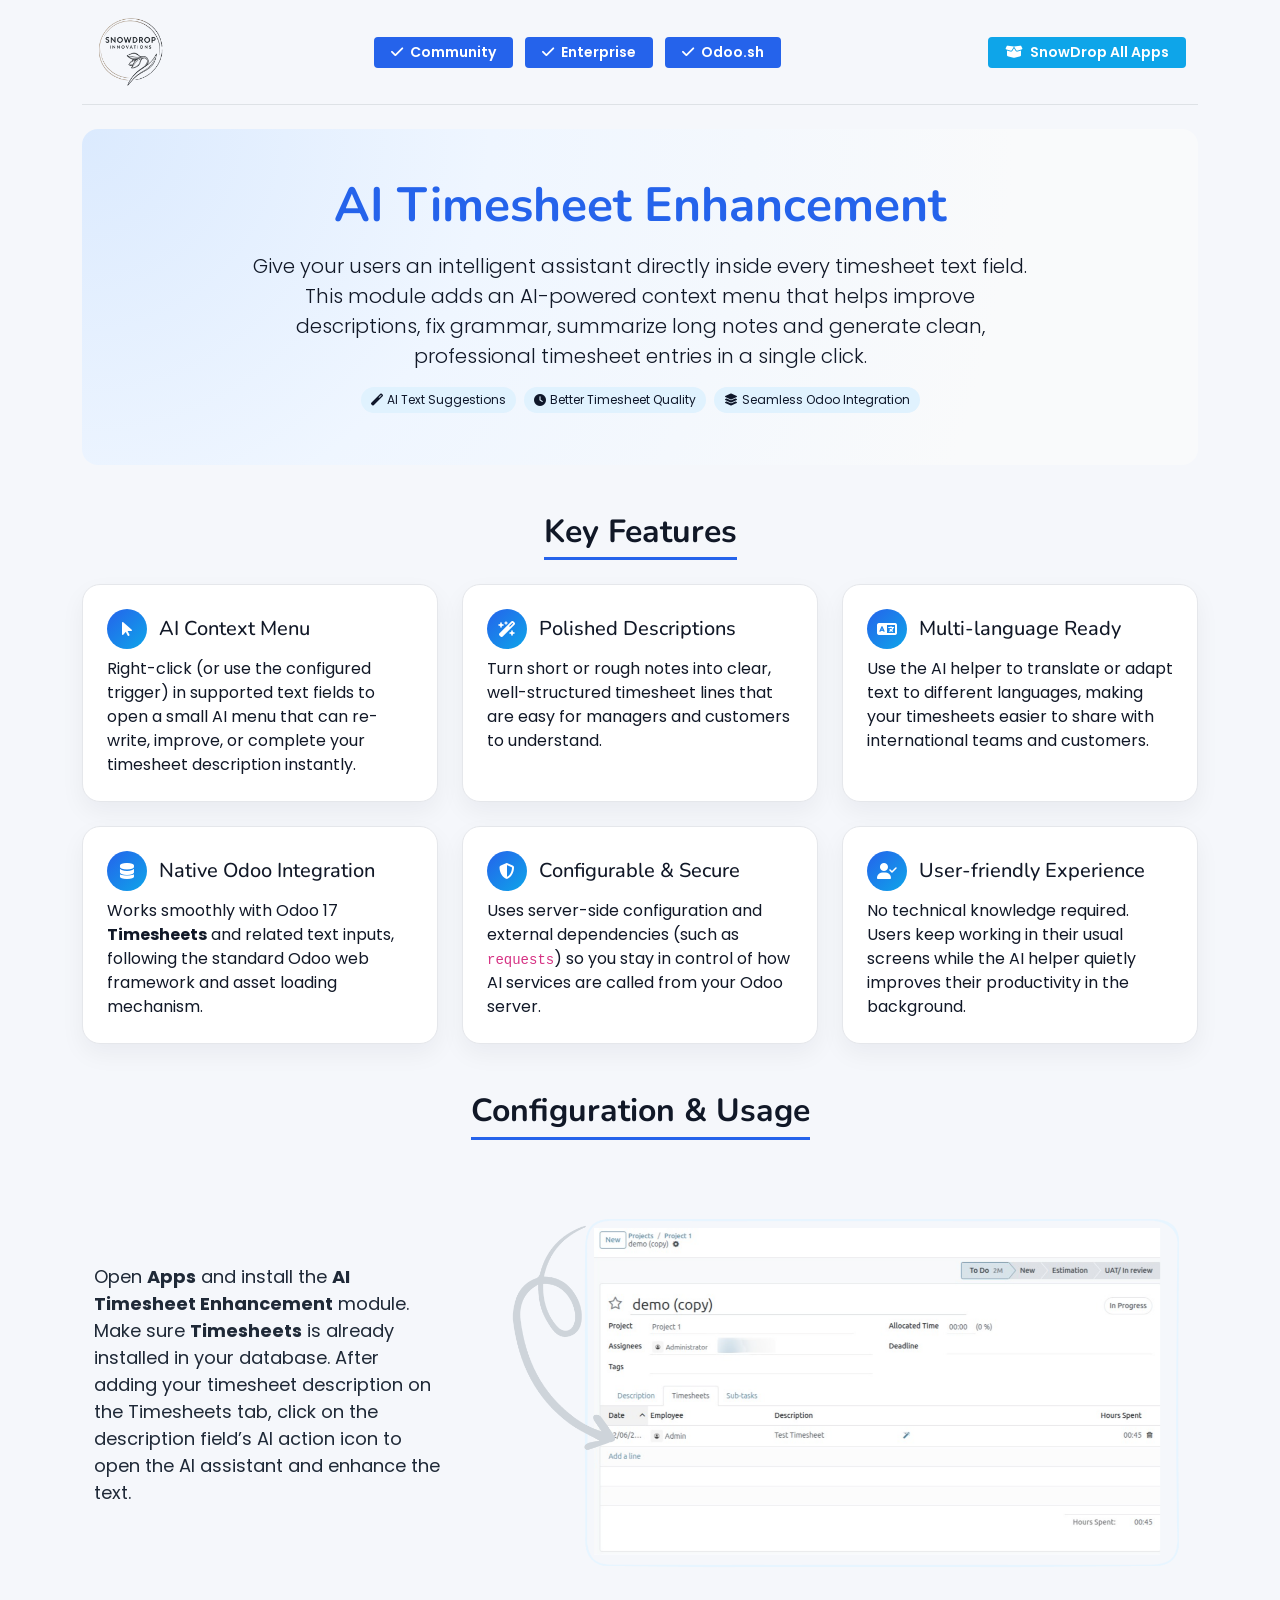
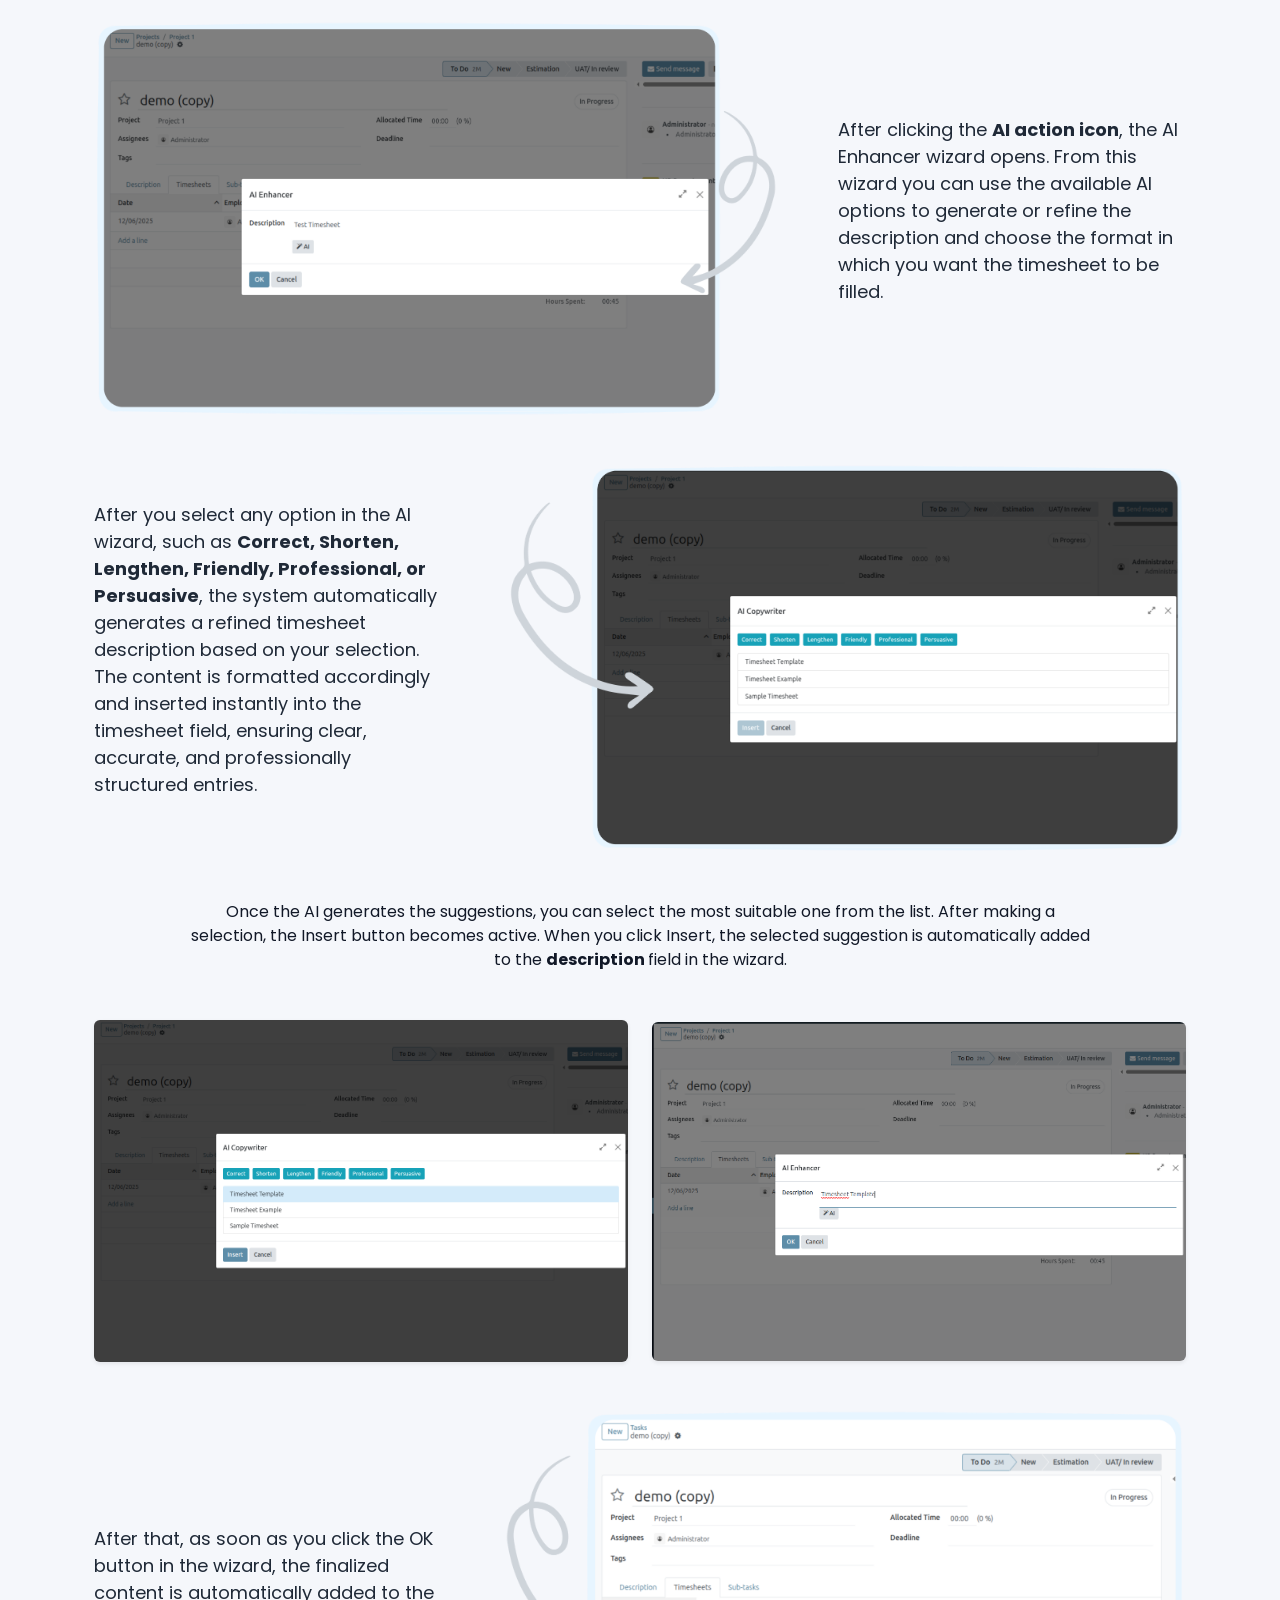
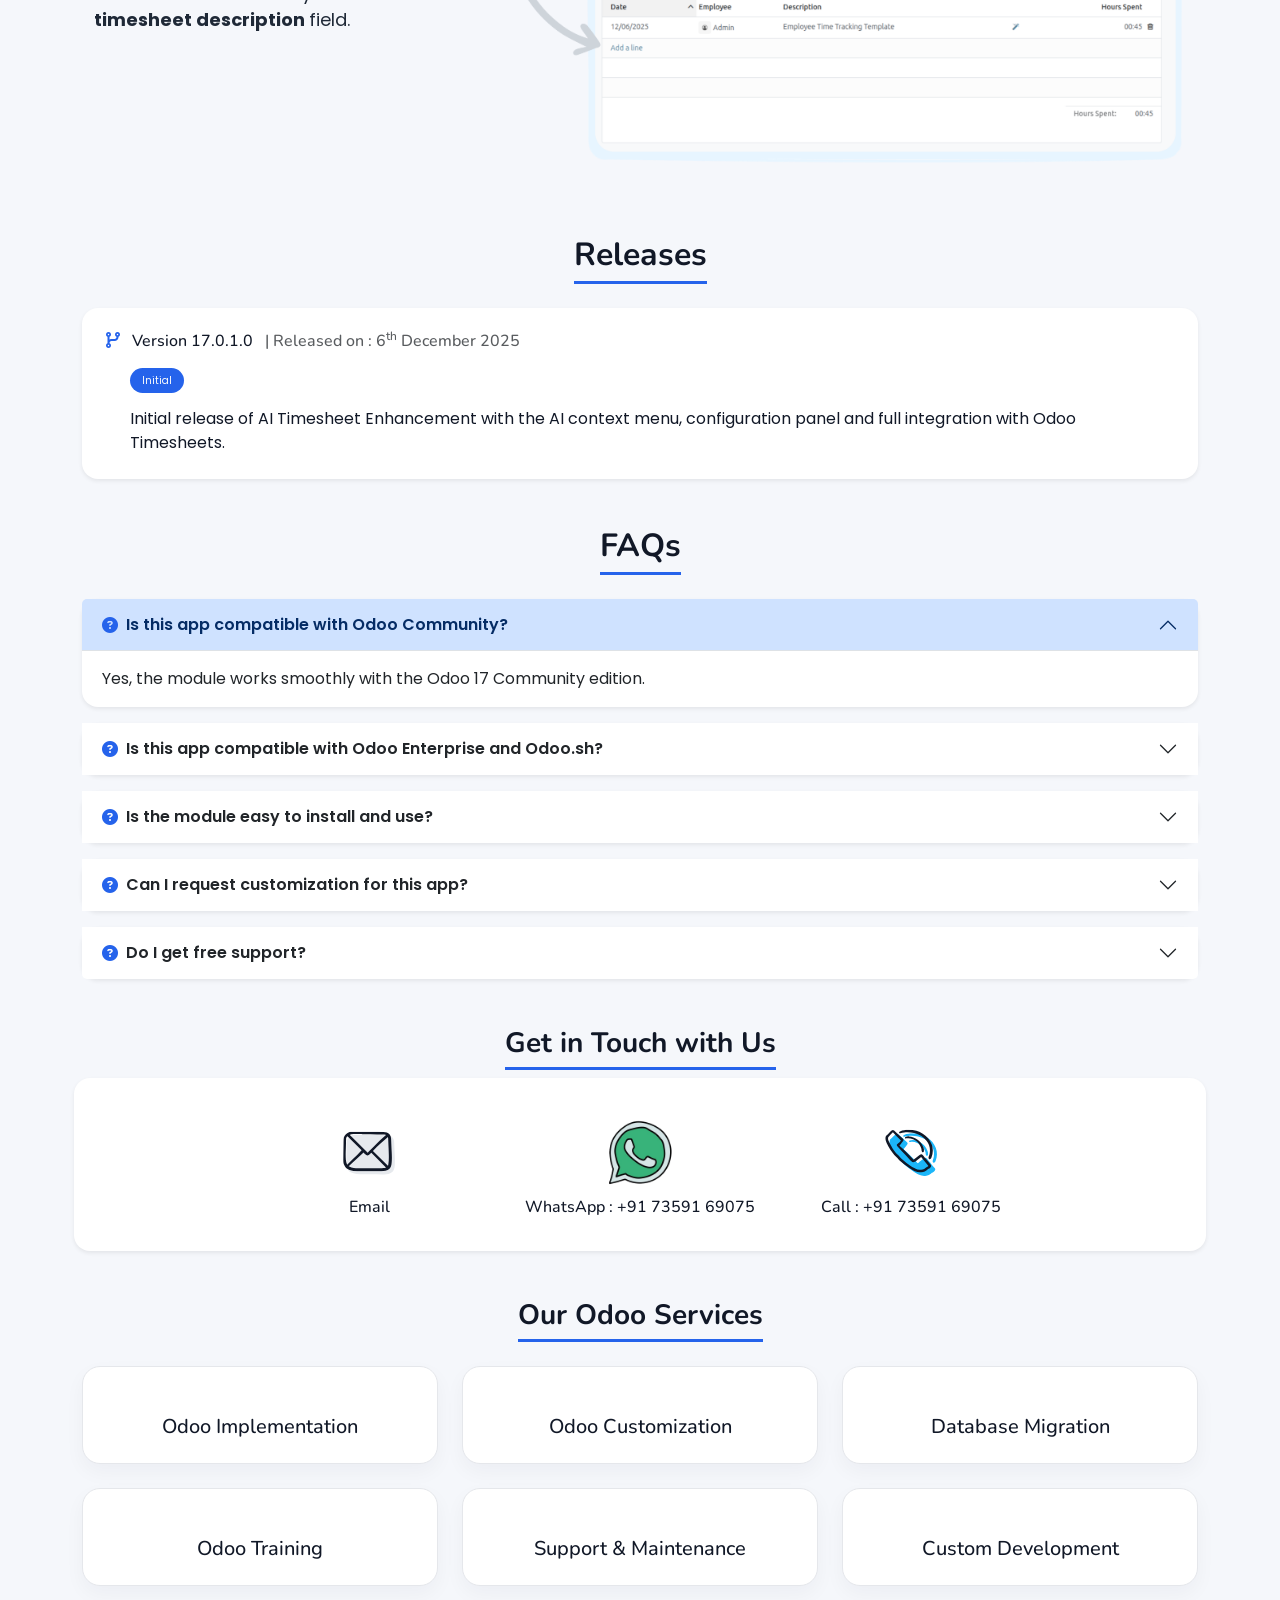
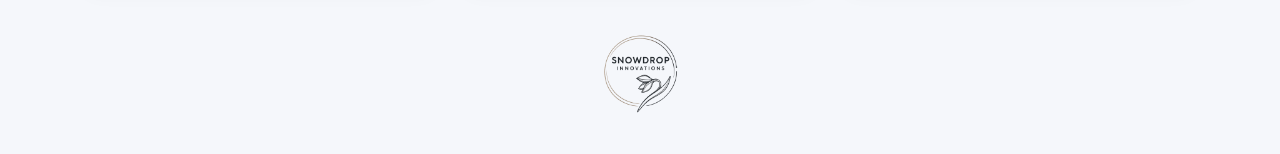
==== commit 03902336: "[IMP]sd_ai_timesheet_enhancement:update doc" ====
--- a/sd_ai_timesheet_enhancement/static/description/index.html
+++ b/sd_ai_timesheet_enhancement/static/description/index.html
@@ -18,193 +18,87 @@
 
 </head>
 
-<body>
+<body style="font-family: 'Poppins', sans-serif; background-color: #f5f7fb; color: #111827;">
 <div id="loempia_tabs" class="container py-3">
-    <style>
-        body {
-            font-family: 'Poppins', sans-serif;
-            background-color: #f5f7fb;
-            color: #111827;
-        }
-
-        h1, h2, h3, h4, h5 {
-            font-family: 'Nunito', sans-serif;
-        }
-
-        .sd-primary {
-            color: #2563eb;
-        }
-
-        .sd-primary-bg {
-            background-color: #2563eb;
-        }
-
-        .sd-accent-bg {
-            background-color: #0ea5e9;
-        }
-
-        .sd-badge {
-            background-color: #0f766e;
-            color: #ecfeff;
-        }
-
-        .sd-section-title {
-            font-weight: 700;
-            text-align: center;
-            margin-bottom: 2.5rem;
-            position: relative;
-        }
-
-        .sd-section-title span {
-            display: inline-block;
-            padding-bottom: 0.4rem;
-            border-bottom: 3px solid #2563eb;
-        }
-
-        .sd-feature-card {
-            border-radius: 18px;
-            border: 1px solid #e5e7eb;
-            box-shadow: 0 10px 25px rgba(15, 23, 42, 0.05);
-            height: 100%;
-        }
-
-        .sd-feature-icon {
-            width: 40px;
-            height: 40px;
-            border-radius: 999px;
-            display: inline-flex;
-            align-items: center;
-            justify-content: center;
-            background: linear-gradient(135deg, #2563eb, #0ea5e9);
-            color: #fff;
-            margin-right: 12px;
-        }
-
-        .sd-hero {
-            background: radial-gradient(circle at top left, #dbeafe 0, #eff6ff 35%, #f9fafb 80%);
-        }
-
-        .sd-step-pointer {
-            background-image: url(pointer.png);
-            background-repeat: no-repeat;
-            background-size: contain;
-            width: 32px;
-            height: 32px;
-            flex-shrink: 0;
-        }
-
-        .sd-step-text {
-            color: #1f2937;
-            font-size: 18px;
-            max-width: 75%;
-            margin-bottom: 20px;
-        }
-
-        .sd-chip {
-            display: inline-flex;
-            align-items: center;
-            padding: 4px 10px;
-            border-radius: 999px;
-            background: #e0f2fe;
-            font-size: 12px;
-            color: #0f172a;
-            margin-right: 6px;
-        }
-
-        .sd-footer-logo {
-            max-height: 80px;
-        }
-
-        .sd-release-badge {
-            background-color: #2563eb;
-            color: #f9fafb;
-            padding: 5px 12px;
-            border-radius: 999px;
-            text-transform: uppercase;
-            font-size: 10px;
-            letter-spacing: 1px;
-        }
-
-        .sd-contact-card img {
-            width: 70px;
-            margin-bottom: 10px;
-        }
-
-        .sd-contact-card h5 {
-            font-size: 16px;
-            margin-bottom: 0;
-        }
-
-        .sd-service-card {
-            border-radius: 18px;
-            border: 1px solid #e5e7eb;
-            box-shadow: 0 8px 20px rgba(15, 23, 42, 0.04);
-            height: 100%;
-        }
-
-        a {
-            text-decoration: none;
-        }
-    </style>
+
     <!-- Header -->
     <div class="row justify-content-between align-items-center border-bottom pb-3 mx-0">
         <div class="col-auto text-center mb-3 mb-lg-0">
-            <a class="btn p-0">
-                <!-- Replace with your own logo path -->
+            <a class="btn p-0" style="text-decoration:none;">
                 <img src="snowdrop_logo_full.png" alt="SnowDrop Innovations" style="height:70px">
             </a>
         </div>
         <div class="col-auto d-flex flex-wrap justify-content-center gap-2 mb-3 mb-lg-0">
-            <span class="btn btn-sm sd-primary-bg text-white fw-semibold px-3 me-1">
+            <span class="btn btn-sm text-white fw-semibold px-3 me-1"
+                  style="background-color:#2563eb;">
                 <i class="fa fa-check me-1"></i> Community
             </span>
-            <span class="btn btn-sm sd-primary-bg text-white fw-semibold px-3 me-1">
+            <span class="btn btn-sm text-white fw-semibold px-3 me-1"
+                  style="background-color:#2563eb;">
                 <i class="fa fa-check me-1"></i> Enterprise
             </span>
-            <span class="btn btn-sm sd-primary-bg text-white fw-semibold px-3">
+            <span class="btn btn-sm text-white fw-semibold px-3"
+                  style="background-color:#2563eb;">
                 <i class="fa fa-check me-1"></i> Odoo.sh
             </span>
         </div>
         <div class="col-auto text-center">
             <a href="#" target="_blank"
-               class="btn btn-sm sd-accent-bg text-white fw-semibold px-3">
+               class="btn btn-sm text-white fw-semibold px-3"
+               style="background-color:#0ea5e9;text-decoration:none;">
                 <i class="fa fa-box-open me-1"></i> SnowDrop All Apps
             </a>
         </div>
     </div>
 
     <!-- Hero -->
-    <section class="oe_container sd-hero rounded-4 mt-4 mb-5 p-4 p-lg-5">
+    <section class="oe_container rounded-4 mt-4 mb-5 p-4 p-lg-5"
+             style="background: radial-gradient(circle at top left, #dbeafe 0, #eff6ff 35%, #f9fafb 80%);">
         <div class="text-center">
-            <h1 class="display-5 fw-bold sd-primary mb-3">
+            <h1 class="display-5 fw-bold mb-3"
+                style="font-family:'Nunito',sans-serif;color:#2563eb;">
                 AI Timesheet Enhancement
             </h1>
-            <p class="lead mb-3" style="max-width: 780px;margin:0 auto;">
+            <p class="lead mb-3 mx-auto" style="max-width:780px;">
                 Give your users an intelligent assistant directly inside every timesheet text field.
                 This module adds an AI-powered context menu that helps improve descriptions, fix grammar,
                 summarize long notes and generate clean, professional timesheet entries in a single click.
             </p>
             <div class="mt-3">
-                <span class="sd-chip"><i class="fa fa-magic me-1"></i> AI Text Suggestions</span>
-                <span class="sd-chip"><i class="fa fa-clock me-1"></i> Better Timesheet Quality</span>
-                <span class="sd-chip"><i class="fa fa-layer-group me-1"></i> Seamless Odoo Integration</span>
+                <span class="d-inline-flex align-items-center me-1 mb-1"
+                      style="padding:4px 10px;border-radius:999px;background:#e0f2fe;font-size:12px;color:#0f172a;">
+                    <i class="fa fa-magic me-1"></i> AI Text Suggestions
+                </span>
+                <span class="d-inline-flex align-items-center me-1 mb-1"
+                      style="padding:4px 10px;border-radius:999px;background:#e0f2fe;font-size:12px;color:#0f172a;">
+                    <i class="fa fa-clock me-1"></i> Better Timesheet Quality
+                </span>
+                <span class="d-inline-flex align-items-center mb-1"
+                      style="padding:4px 10px;border-radius:999px;background:#e0f2fe;font-size:12px;color:#0f172a;">
+                    <i class="fa fa-layer-group me-1"></i> Seamless Odoo Integration
+                </span>
             </div>
         </div>
     </section>
 
     <!-- Features -->
     <section class="mt-4">
-        <h2 class="sd-section-title">
-            <span>Key Features</span>
+        <h2 class="mb-4 text-center"
+            style="font-family:'Nunito',sans-serif;font-weight:700;">
+            <span style="display:inline-block;padding-bottom:0.4rem;border-bottom:3px solid #2563eb;">
+                Key Features
+            </span>
         </h2>
         <div class="row g-4">
             <div class="col-lg-4 col-md-6">
-                <div class="sd-feature-card p-4">
+                <div class="p-4 h-100 bg-white"
+                     style="border-radius:18px;border:1px solid #e5e7eb;box-shadow:0 10px 25px rgba(15,23,42,0.05);">
                     <div class="d-flex align-items-center mb-2">
-                        <div class="sd-feature-icon">
+                        <div
+                            style="width:40px;height:40px;border-radius:999px;display:inline-flex;align-items:center;justify-content:center;background:linear-gradient(135deg,#2563eb,#0ea5e9);color:#fff;margin-right:12px;">
                             <i class="fa fa-mouse-pointer"></i>
                         </div>
-                        <h4 class="mb-0 fs-5">AI Context Menu</h4>
+                        <h4 class="mb-0 fs-5" style="font-family:'Nunito',sans-serif;">AI Context Menu</h4>
                     </div>
                     <p class="mb-0">
                         Right-click (or use the configured trigger) in supported text fields to open a small AI menu
@@ -214,12 +108,14 @@
             </div>
 
             <div class="col-lg-4 col-md-6">
-                <div class="sd-feature-card p-4">
+                <div class="p-4 h-100 bg-white"
+                     style="border-radius:18px;border:1px solid #e5e7eb;box-shadow:0 10px 25px rgba(15,23,42,0.05);">
                     <div class="d-flex align-items-center mb-2">
-                        <div class="sd-feature-icon">
+                        <div
+                            style="width:40px;height:40px;border-radius:999px;display:inline-flex;align-items:center;justify-content:center;background:linear-gradient(135deg,#2563eb,#0ea5e9);color:#fff;margin-right:12px;">
                             <i class="fa fa-wand-magic-sparkles"></i>
                         </div>
-                        <h4 class="mb-0 fs-5">Polished Descriptions</h4>
+                        <h4 class="mb-0 fs-5" style="font-family:'Nunito',sans-serif;">Polished Descriptions</h4>
                     </div>
                     <p class="mb-0">
                         Turn short or rough notes into clear, well-structured timesheet lines that are easy for
@@ -229,12 +125,14 @@
             </div>
 
             <div class="col-lg-4 col-md-6">
-                <div class="sd-feature-card p-4">
+                <div class="p-4 h-100 bg-white"
+                     style="border-radius:18px;border:1px solid #e5e7eb;box-shadow:0 10px 25px rgba(15,23,42,0.05);">
                     <div class="d-flex align-items-center mb-2">
-                        <div class="sd-feature-icon">
+                        <div
+                            style="width:40px;height:40px;border-radius:999px;display:inline-flex;align-items:center;justify-content:center;background:linear-gradient(135deg,#2563eb,#0ea5e9);color:#fff;margin-right:12px;">
                             <i class="fa fa-language"></i>
                         </div>
-                        <h4 class="mb-0 fs-5">Multi-language Ready</h4>
+                        <h4 class="mb-0 fs-5" style="font-family:'Nunito',sans-serif;">Multi-language Ready</h4>
                     </div>
                     <p class="mb-0">
                         Use the AI helper to translate or adapt text to different languages, making
@@ -244,12 +142,14 @@
             </div>
 
             <div class="col-lg-4 col-md-6">
-                <div class="sd-feature-card p-4">
+                <div class="p-4 h-100 bg-white"
+                     style="border-radius:18px;border:1px solid #e5e7eb;box-shadow:0 10px 25px rgba(15,23,42,0.05);">
                     <div class="d-flex align-items-center mb-2">
-                        <div class="sd-feature-icon">
+                        <div
+                            style="width:40px;height:40px;border-radius:999px;display:inline-flex;align-items:center;justify-content:center;background:linear-gradient(135deg,#2563eb,#0ea5e9);color:#fff;margin-right:12px;">
                             <i class="fa fa-database"></i>
                         </div>
-                        <h4 class="mb-0 fs-5">Native Odoo Integration</h4>
+                        <h4 class="mb-0 fs-5" style="font-family:'Nunito',sans-serif;">Native Odoo Integration</h4>
                     </div>
                     <p class="mb-0">
                         Works smoothly with Odoo 17 <strong>Timesheets</strong> and related text inputs,
@@ -259,12 +159,14 @@
             </div>
 
             <div class="col-lg-4 col-md-6">
-                <div class="sd-feature-card p-4">
+                <div class="p-4 h-100 bg-white"
+                     style="border-radius:18px;border:1px solid #e5e7eb;box-shadow:0 10px 25px rgba(15,23,42,0.05);">
                     <div class="d-flex align-items-center mb-2">
-                        <div class="sd-feature-icon">
+                        <div
+                            style="width:40px;height:40px;border-radius:999px;display:inline-flex;align-items:center;justify-content:center;background:linear-gradient(135deg,#2563eb,#0ea5e9);color:#fff;margin-right:12px;">
                             <i class="fa fa-shield-halved"></i>
                         </div>
-                        <h4 class="mb-0 fs-5">Configurable & Secure</h4>
+                        <h4 class="mb-0 fs-5" style="font-family:'Nunito',sans-serif;">Configurable &amp; Secure</h4>
                     </div>
                     <p class="mb-0">
                         Uses server-side configuration and external dependencies (such as <code>requests</code>)
@@ -274,12 +176,14 @@
             </div>
 
             <div class="col-lg-4 col-md-6">
-                <div class="sd-feature-card p-4">
+                <div class="p-4 h-100 bg-white"
+                     style="border-radius:18px;border:1px solid #e5e7eb;box-shadow:0 10px 25px rgba(15,23,42,0.05);">
                     <div class="d-flex align-items-center mb-2">
-                        <div class="sd-feature-icon">
+                        <div
+                            style="width:40px;height:40px;border-radius:999px;display:inline-flex;align-items:center;justify-content:center;background:linear-gradient(135deg,#2563eb,#0ea5e9);color:#fff;margin-right:12px;">
                             <i class="fa fa-user-check"></i>
                         </div>
-                        <h4 class="mb-0 fs-5">User-friendly Experience</h4>
+                        <h4 class="mb-0 fs-5" style="font-family:'Nunito',sans-serif;">User-friendly Experience</h4>
                     </div>
                     <p class="mb-0">
                         No technical knowledge required. Users keep working in their usual screens while the
@@ -292,8 +196,11 @@
 
     <!-- Documentation / Screenshots -->
     <section class="mt-5">
-        <h2 class="sd-section-title">
-            <span>Configuration & Usage</span>
+        <h2 class="mb-4 text-center"
+            style="font-family:'Nunito',sans-serif;font-weight:700;">
+            <span style="display:inline-block;padding-bottom:0.4rem;border-bottom:3px solid #2563eb;">
+                Configuration &amp; Usage
+            </span>
         </h2>
 
         <div class="tab-content py-3">
@@ -303,24 +210,24 @@
                         <div class="row justify-content-center my-3 align-items-center">
                             <!-- Step 1 -->
                             <div class="col-md-4 my-3">
-                                <p class="sd-step-text">
+                                <p style="color:#1f2937;font-size:18px;">
                                     Open <strong>Apps</strong> and install the <strong>AI Timesheet Enhancement</strong> module.
                                     Make sure <strong>Timesheets</strong> is already installed in your database.
                                     After adding your timesheet description on the Timesheets tab, click on the description field’s AI action icon to open the AI assistant and enhance the text.
                                 </p>
                             </div>
                             <div class="col-md-8 my-3">
-                                <img class="img-fluid  " src="1.png" alt="Install module">
-                            </div>
-                        </div>
-                        
+                                <img class="img-fluid" src="1.png" alt="Install module">
+                            </div>
+                        </div>
+
                         <div class="row justify-content-center my-3 align-items-center">
                             <!-- Step 2 -->
                             <div class="col-md-8 my-3">
                                 <img class="img-fluid" src="2.png" alt="Install module">
                             </div>
                             <div class="col-md-4 my-3">
-                                <p class="sd-step-text">
+                                <p style="color:#1f2937;font-size:18px;">
                                     After clicking the <strong>AI action icon</strong>, the AI Enhancer wizard opens. From this wizard you can use the available AI options to generate or refine the description and choose the format in which you want the timesheet to be filled.
                                 </p>
                             </div>
@@ -328,7 +235,7 @@
                         <div class="row justify-content-center my-3 align-items-center">
                             <!-- Step 3 -->
                             <div class="col-md-4 my-3">
-                                <p class="sd-step-text">
+                                <p style="color:#1f2937;font-size:18px;">
                                     After you select any option in the AI wizard, such as <strong>Correct, Shorten, Lengthen, Friendly, Professional, or Persuasive</strong>, the system automatically generates a refined timesheet description based on your selection. The content is formatted accordingly and inserted instantly into the timesheet field, ensuring clear, accurate, and professionally structured entries.
                                 </p>
                             </div>
@@ -339,7 +246,7 @@
                         <div class="row justify-content-center my-3 align-items-center">
                             <!-- Step 4 -->
                             <div class="col-md-10 my-3 text-center">
-                                <p class="">
+                                <p>
                                     Once the AI generates the suggestions, you can select the most suitable one from the list. After making a selection, the Insert button becomes active. When you click Insert, the selected suggestion is automatically added to the <strong>description </strong>field in the wizard.
                                 </p>
                             </div>
@@ -354,7 +261,7 @@
                         <div class="row justify-content-center my-3 align-items-center">
                             <!-- Step 5 -->
                             <div class="col-md-4 my-3">
-                                <p class="sd-step-text">
+                                <p style="color:#1f2937;font-size:18px;">
                                     After that, as soon as you click the OK button in the wizard, the finalized content is automatically added to the <strong>timesheet description </strong>field.
                                 </p>
                             </div>
@@ -370,18 +277,24 @@
 
     <!-- Releases -->
     <section class="mt-4">
-        <h2 class="sd-section-title">
-            <span>Releases</span>
+        <h2 class="mb-4 text-center"
+            style="font-family:'Nunito',sans-serif;font-weight:700;">
+            <span style="display:inline-block;padding-bottom:0.4rem;border-bottom:3px solid #2563eb;">
+                Releases
+            </span>
         </h2>
 
         <div class="bg-white shadow-sm rounded-4 p-3 p-lg-4">
-            <h4 class="mb-1" style="font-size:16px;">
-                <span class="fa fa-code-branch me-2 sd-primary"></span>
+            <h4 class="mb-1" style="font-size:16px;font-family:'Nunito',sans-serif;">
+                <span class="fa fa-code-branch me-2" style="color:#2563eb;"></span>
                 <span>Version 17.0.1.0</span>
                 <span class="ms-2 text-muted">| Released on : 6<sup>th</sup> December 2025</span>
             </h4>
             <div class="mt-3 ps-4">
-                <span class="sd-release-badge">Initial</span>
+                <span
+                    style="background-color:#2563eb;color:#f9fafb;padding:5px 12px;border-radius:999px;font-size:10px;">
+                    Initial
+                </span>
                 <p class="mt-3 mb-0">
                     Initial release of AI Timesheet Enhancement with the AI context menu, configuration panel
                     and full integration with Odoo Timesheets.
@@ -392,8 +305,11 @@
 
     <!-- FAQs -->
     <section class="mt-5">
-        <h2 class="sd-section-title">
-            <span>FAQs</span>
+        <h2 class="mb-4 text-center"
+            style="font-family:'Nunito',sans-serif;font-weight:700;">
+            <span style="display:inline-block;padding-bottom:0.4rem;border-bottom:3px solid #2563eb;">
+                FAQs
+            </span>
         </h2>
 
         <div class="accordion" id="sd_faq_accordion">
@@ -402,7 +318,7 @@
                 <h2 class="accordion-header" id="faq1">
                     <button class="accordion-button fw-semibold" type="button" data-bs-toggle="collapse"
                             data-bs-target="#faq1_c" aria-expanded="true" aria-controls="faq1_c">
-                        <i class="fa fa-question-circle me-2 sd-primary"></i>
+                        <i class="fa fa-question-circle me-2" style="color:#2563eb;"></i>
                         Is this app compatible with Odoo Community?
                     </button>
                 </h2>
@@ -418,7 +334,7 @@
                 <h2 class="accordion-header" id="faq2">
                     <button class="accordion-button fw-semibold collapsed" type="button" data-bs-toggle="collapse"
                             data-bs-target="#faq2_c" aria-expanded="false" aria-controls="faq2_c">
-                        <i class="fa fa-question-circle me-2 sd-primary"></i>
+                        <i class="fa fa-question-circle me-2" style="color:#2563eb;"></i>
                         Is this app compatible with Odoo Enterprise and Odoo.sh?
                     </button>
                 </h2>
@@ -435,7 +351,7 @@
                 <h2 class="accordion-header" id="faq3">
                     <button class="accordion-button fw-semibold collapsed" type="button" data-bs-toggle="collapse"
                             data-bs-target="#faq3_c" aria-expanded="false" aria-controls="faq3_c">
-                        <i class="fa fa-question-circle me-2 sd-primary"></i>
+                        <i class="fa fa-question-circle me-2" style="color:#2563eb;"></i>
                         Is the module easy to install and use?
                     </button>
                 </h2>
@@ -452,7 +368,7 @@
                 <h2 class="accordion-header" id="faq4">
                     <button class="accordion-button fw-semibold collapsed" type="button" data-bs-toggle="collapse"
                             data-bs-target="#faq4_c" aria-expanded="false" aria-controls="faq4_c">
-                        <i class="fa fa-question-circle me-2 sd-primary"></i>
+                        <i class="fa fa-question-circle me-2" style="color:#2563eb;"></i>
                         Can I request customization for this app?
                     </button>
                 </h2>
@@ -469,7 +385,7 @@
                 <h2 class="accordion-header" id="faq5">
                     <button class="accordion-button fw-semibold collapsed" type="button" data-bs-toggle="collapse"
                             data-bs-target="#faq5_c" aria-expanded="false" aria-controls="faq5_c">
-                        <i class="fa fa-question-circle me-2 sd-primary"></i>
+                        <i class="fa fa-question-circle me-2" style="color:#2563eb;"></i>
                         Do I get free support?
                     </button>
                 </h2>
@@ -487,27 +403,36 @@
 
     <!-- Contact -->
     <section class="mt-5">
-        <h3 class="sd-section-title">
-            <span>Get in Touch with Us</span>
+        <h3 class="mb-4 text-center"
+            style="font-family:'Nunito',sans-serif;font-weight:700;">
+            <span style="display:inline-block;padding-bottom:0.4rem;border-bottom:3px solid #2563eb;">
+                Get in Touch with Us
+            </span>
         </h3>
 
         <div class="row g-3 bg-white rounded-4 shadow-sm text-center pt-4 pb-3 px-4 justify-content-center">
-            <div class="col-6 col-lg-3 pb-3 sd-contact-card">
-                <a href="mailto:snowsnowdropinnovations@gmail.com" target="_blank" style="color:#111827;">
-                    <img src="mail.svg" alt="Email">
-                    <h5>Email</h5>
+            <div class="col-6 col-lg-3 pb-3">
+                <a href="mailto:snowsnowdropinnovations@gmail.com" target="_blank"
+                   style="color:#111827;text-decoration:none;display:inline-block;">
+                    <img src="mail.svg" alt="Email"
+                         style="width:70px;margin-bottom:10px;">
+                    <h5 style="font-size:16px;margin-bottom:0;font-family:'Nunito',sans-serif;">Email</h5>
                 </a>
             </div>
-            <div class="col-6 col-lg-3 pb-3 sd-contact-card">
-                <a href="" target="_blank" style="color:#111827;">
-                    <img src="whatsapp.png" alt="WhatsApp">
-                    <h5>WhatsApp : +91 73591 69075</h5>
+            <div class="col-6 col-lg-3 pb-3">
+                <a href="" target="_blank"
+                   style="color:#111827;text-decoration:none;display:inline-block;">
+                    <img src="whatsapp.png" alt="WhatsApp"
+                         style="width:70px;margin-bottom:10px;">
+                    <h5 style="font-size:16px;margin-bottom:0;font-family:'Nunito',sans-serif;">WhatsApp : +91 73591 69075</h5>
                 </a>
             </div>
-            <div class="col-6 col-lg-3 pb-3 sd-contact-card">
-                <a href="" target="_blank" style="color:#111827;">
-                    <img src="call.svg" alt="Call">
-                    <h5>Call : +91 73591 69075</h5>
+            <div class="col-6 col-lg-3 pb-3">
+                <a href="" target="_blank"
+                   style="color:#111827;text-decoration:none;display:inline-block;">
+                    <img src="call.svg" alt="Call"
+                         style="width:70px;margin-bottom:10px;">
+                    <h5 style="font-size:16px;margin-bottom:0;font-family:'Nunito',sans-serif;">Call : +91 73591 69075</h5>
                 </a>
             </div>
         </div>
@@ -515,44 +440,53 @@
 
     <!-- Services -->
     <section class="mt-5">
-        <h3 class="sd-section-title">
-            <span>Our Odoo Services</span>
+        <h3 class="mb-4 text-center"
+            style="font-family:'Nunito',sans-serif;font-weight:700;">
+            <span style="display:inline-block;padding-bottom:0.4rem;border-bottom:3px solid #2563eb;">
+                Our Odoo Services
+            </span>
         </h3>
         <div class="row g-4 text-center">
             <div class="col-lg-4 col-md-6">
-                <div class="sd-service-card p-4">
+                <div class="p-4 h-100 bg-white"
+                     style="border-radius:18px;border:1px solid #e5e7eb;box-shadow:0 8px 20px rgba(15,23,42,0.04);">
                     <img src="implementation.png" alt="" class="mb-3" style="width:80px;">
-                    <h5 class="mb-0">Odoo Implementation</h5>
-                </div>
-            </div>
-            <div class="col-lg-4 col-md-6">
-                <div class="sd-service-card p-4">
+                    <h5 class="mb-0" style="font-family:'Nunito',sans-serif;">Odoo Implementation</h5>
+                </div>
+            </div>
+            <div class="col-lg-4 col-md-6">
+                <div class="p-4 h-100 bg-white"
+                     style="border-radius:18px;border:1px solid #e5e7eb;box-shadow:0 8px 20px rgba(15,23,42,0.04);">
                     <img src="customization.png" alt="" class="mb-3" style="width:80px;">
-                    <h5 class="mb-0">Odoo Customization</h5>
-                </div>
-            </div>
-            <div class="col-lg-4 col-md-6">
-                <div class="sd-service-card p-4">
+                    <h5 class="mb-0" style="font-family:'Nunito',sans-serif;">Odoo Customization</h5>
+                </div>
+            </div>
+            <div class="col-lg-4 col-md-6">
+                <div class="p-4 h-100 bg-white"
+                     style="border-radius:18px;border:1px solid #e5e7eb;box-shadow:0 8px 20px rgba(15,23,42,0.04);">
                     <img src="data.png" alt="" class="mb-3" style="width:80px;">
-                    <h5 class="mb-0">Database Migration</h5>
-                </div>
-            </div>
-            <div class="col-lg-4 col-md-6">
-                <div class="sd-service-card p-4">
+                    <h5 class="mb-0" style="font-family:'Nunito',sans-serif;">Database Migration</h5>
+                </div>
+            </div>
+            <div class="col-lg-4 col-md-6">
+                <div class="p-4 h-100 bg-white"
+                     style="border-radius:18px;border:1px solid #e5e7eb;box-shadow:0 8px 20px rgba(15,23,42,0.04);">
                     <img src="training.png" alt="" class="mb-3" style="width:80px;">
-                    <h5 class="mb-0">Odoo Training</h5>
-                </div>
-            </div>
-            <div class="col-lg-4 col-md-6">
-                <div class="sd-service-card p-4">
+                    <h5 class="mb-0" style="font-family:'Nunito',sans-serif;">Odoo Training</h5>
+                </div>
+            </div>
+            <div class="col-lg-4 col-md-6">
+                <div class="p-4 h-100 bg-white"
+                     style="border-radius:18px;border:1px solid #e5e7eb;box-shadow:0 8px 20px rgba(15,23,42,0.04);">
                     <img src="support.png" alt="" class="mb-3" style="width:80px;">
-                    <h5 class="mb-0">Support &amp; Maintenance</h5>
-                </div>
-            </div>
-            <div class="col-lg-4 col-md-6">
-                <div class="sd-service-card p-4">
+                    <h5 class="mb-0" style="font-family:'Nunito',sans-serif;">Support &amp; Maintenance</h5>
+                </div>
+            </div>
+            <div class="col-lg-4 col-md-6">
+                <div class="p-4 h-100 bg-white"
+                     style="border-radius:18px;border:1px solid #e5e7eb;box-shadow:0 8px 20px rgba(15,23,42,0.04);">
                     <img src="mobile.png" alt="" class="mb-3" style="width:80px;">
-                    <h5 class="mb-0">Custom Development</h5>
+                    <h5 class="mb-0" style="font-family:'Nunito',sans-serif;">Custom Development</h5>
                 </div>
             </div>
         </div>
@@ -561,8 +495,8 @@
     <!-- Footer logo -->
     <div class="row mt-5 mb-4">
         <div class="col-12 text-center">
-            <!-- Replace with your brand image -->
-            <img src="snowdrop_logo_full.png" alt="SnowDrop Innovations" class="sd-footer-logo">
+            <img src="snowdrop_logo_full.png" alt="SnowDrop Innovations"
+                 style="max-height:80px;">
         </div>
     </div>
 
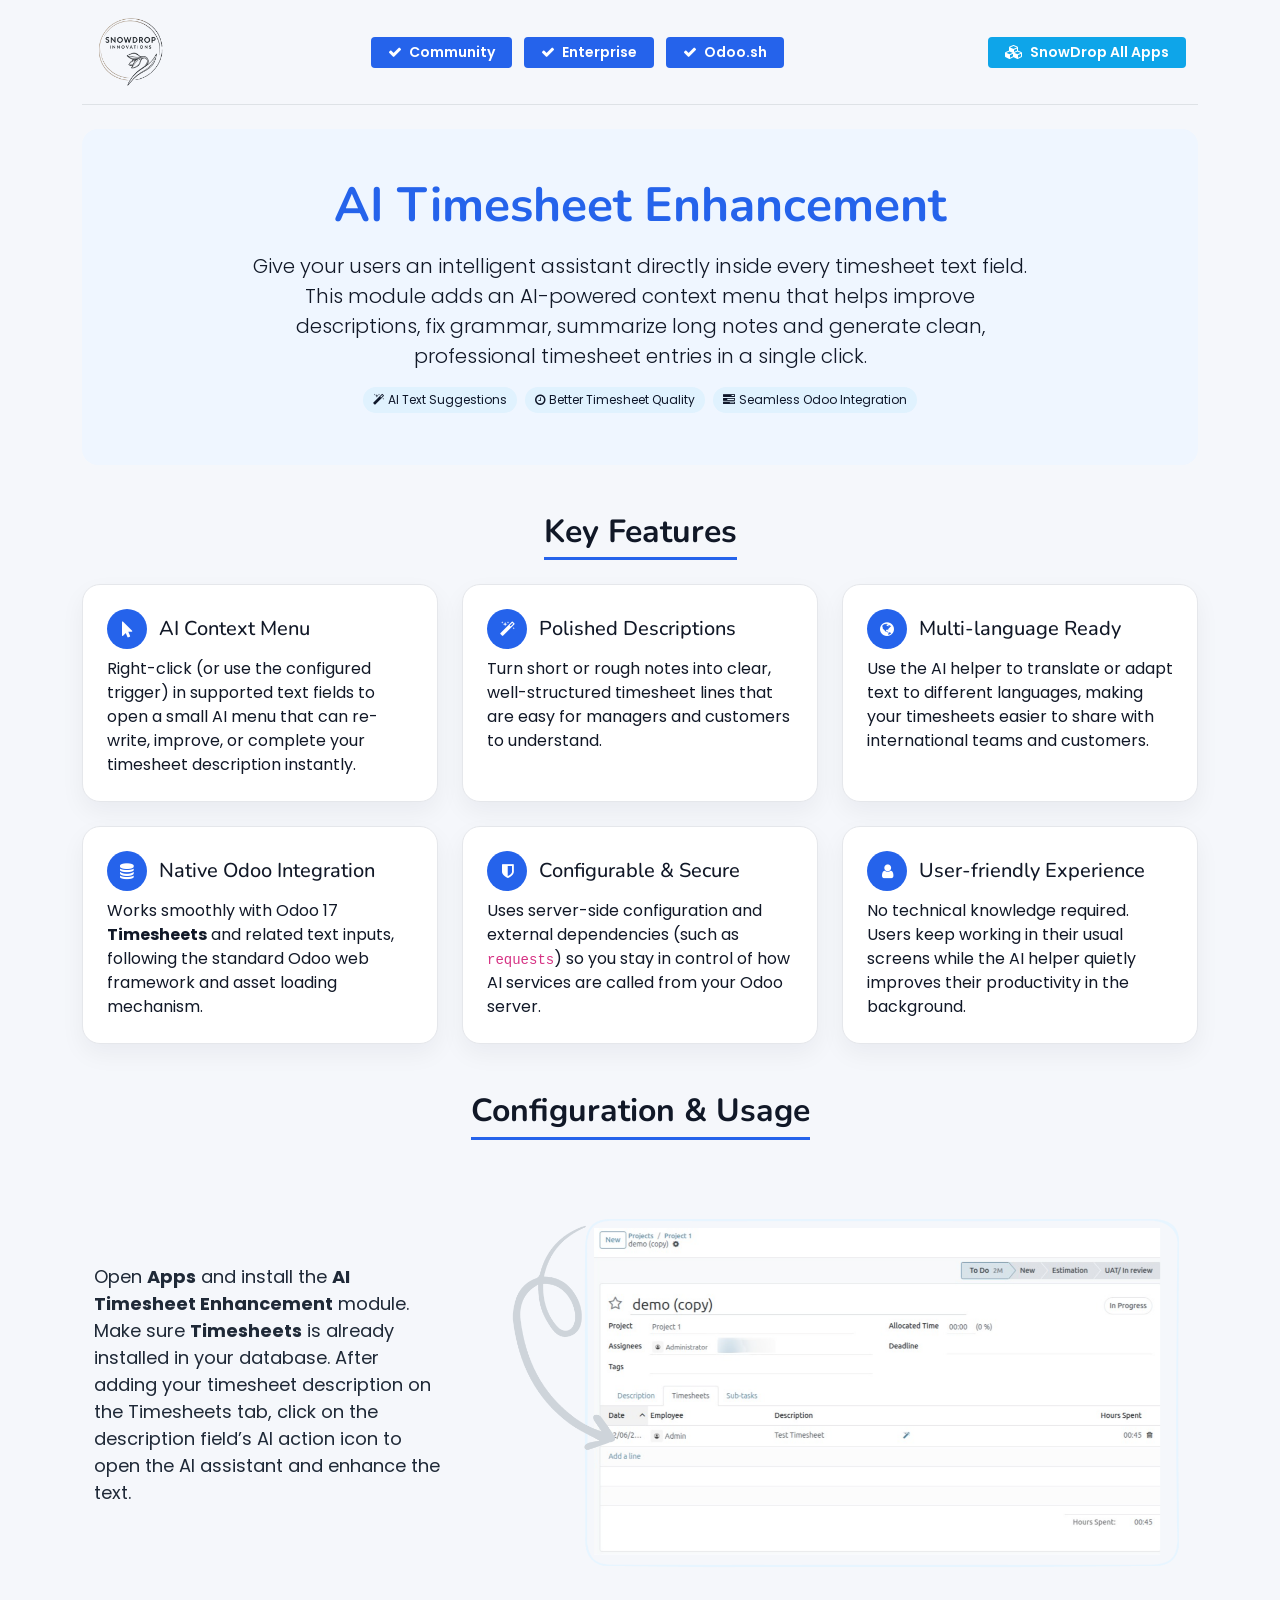
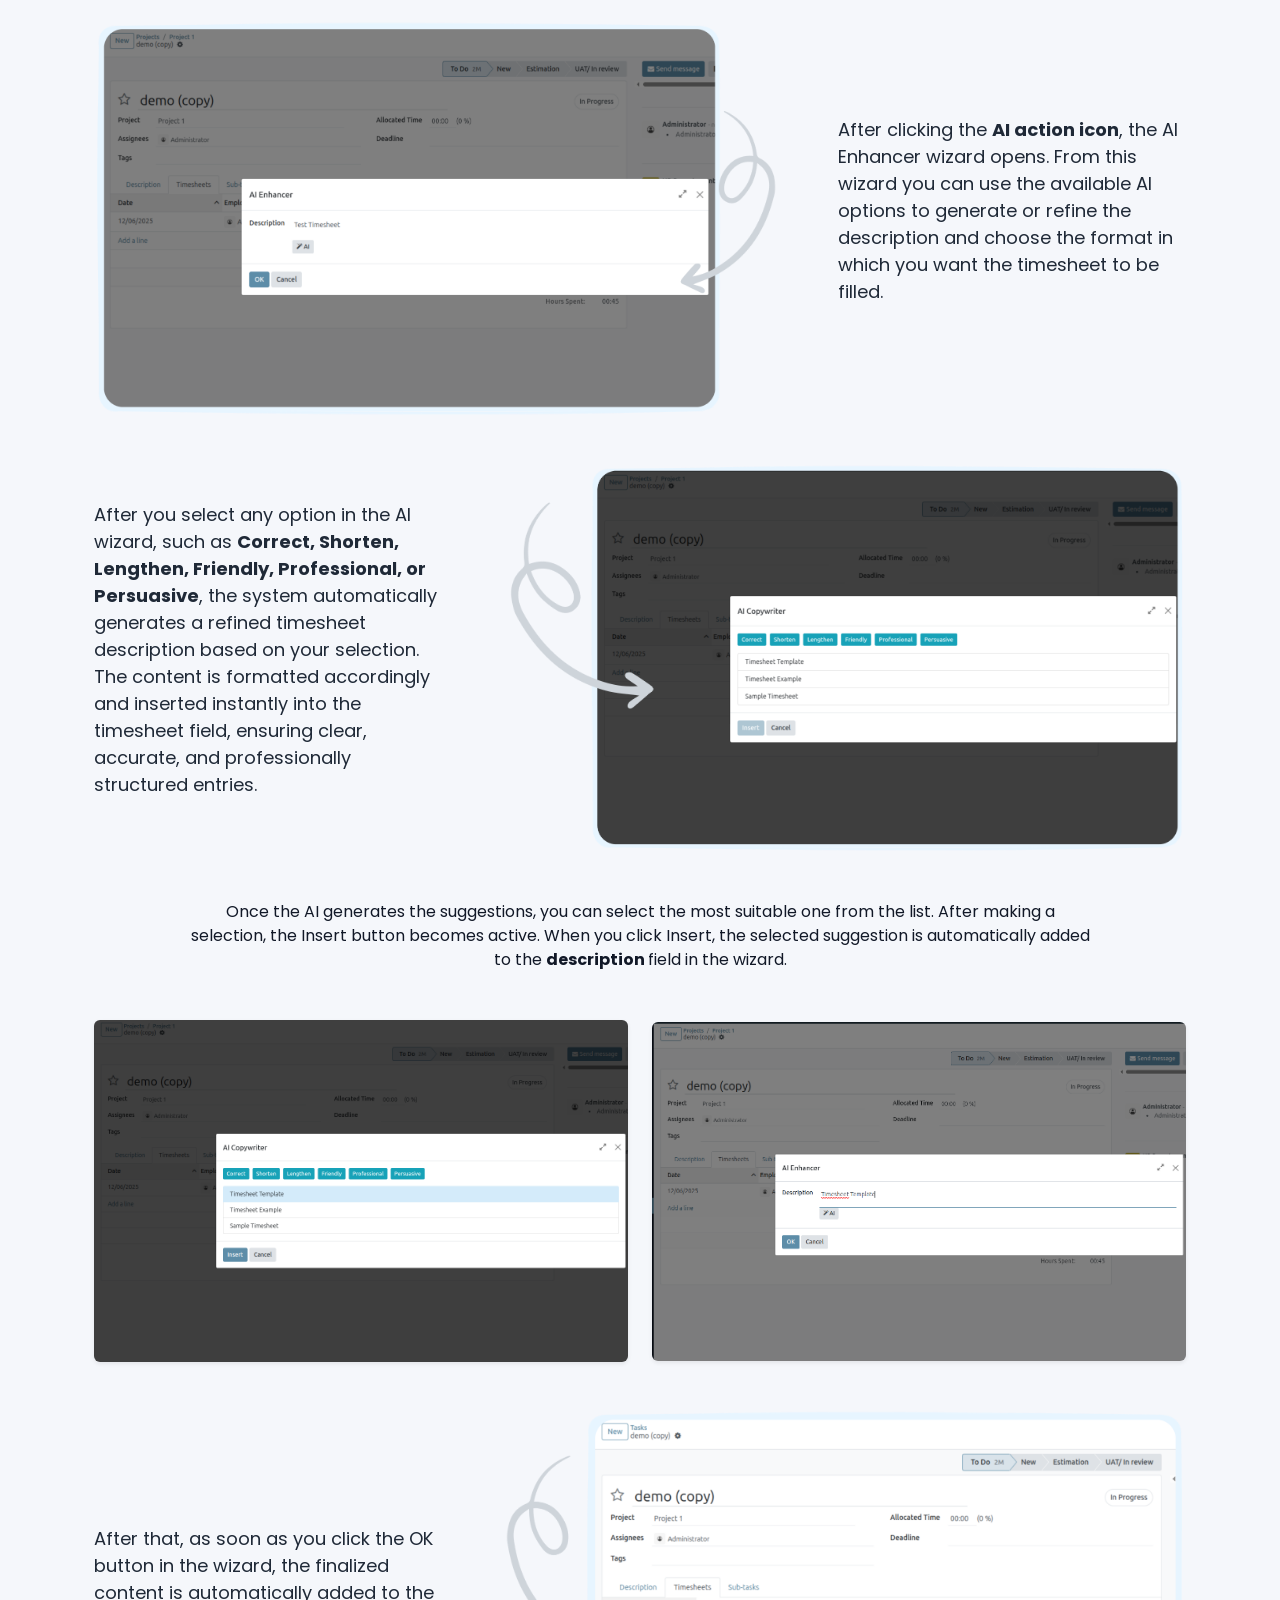
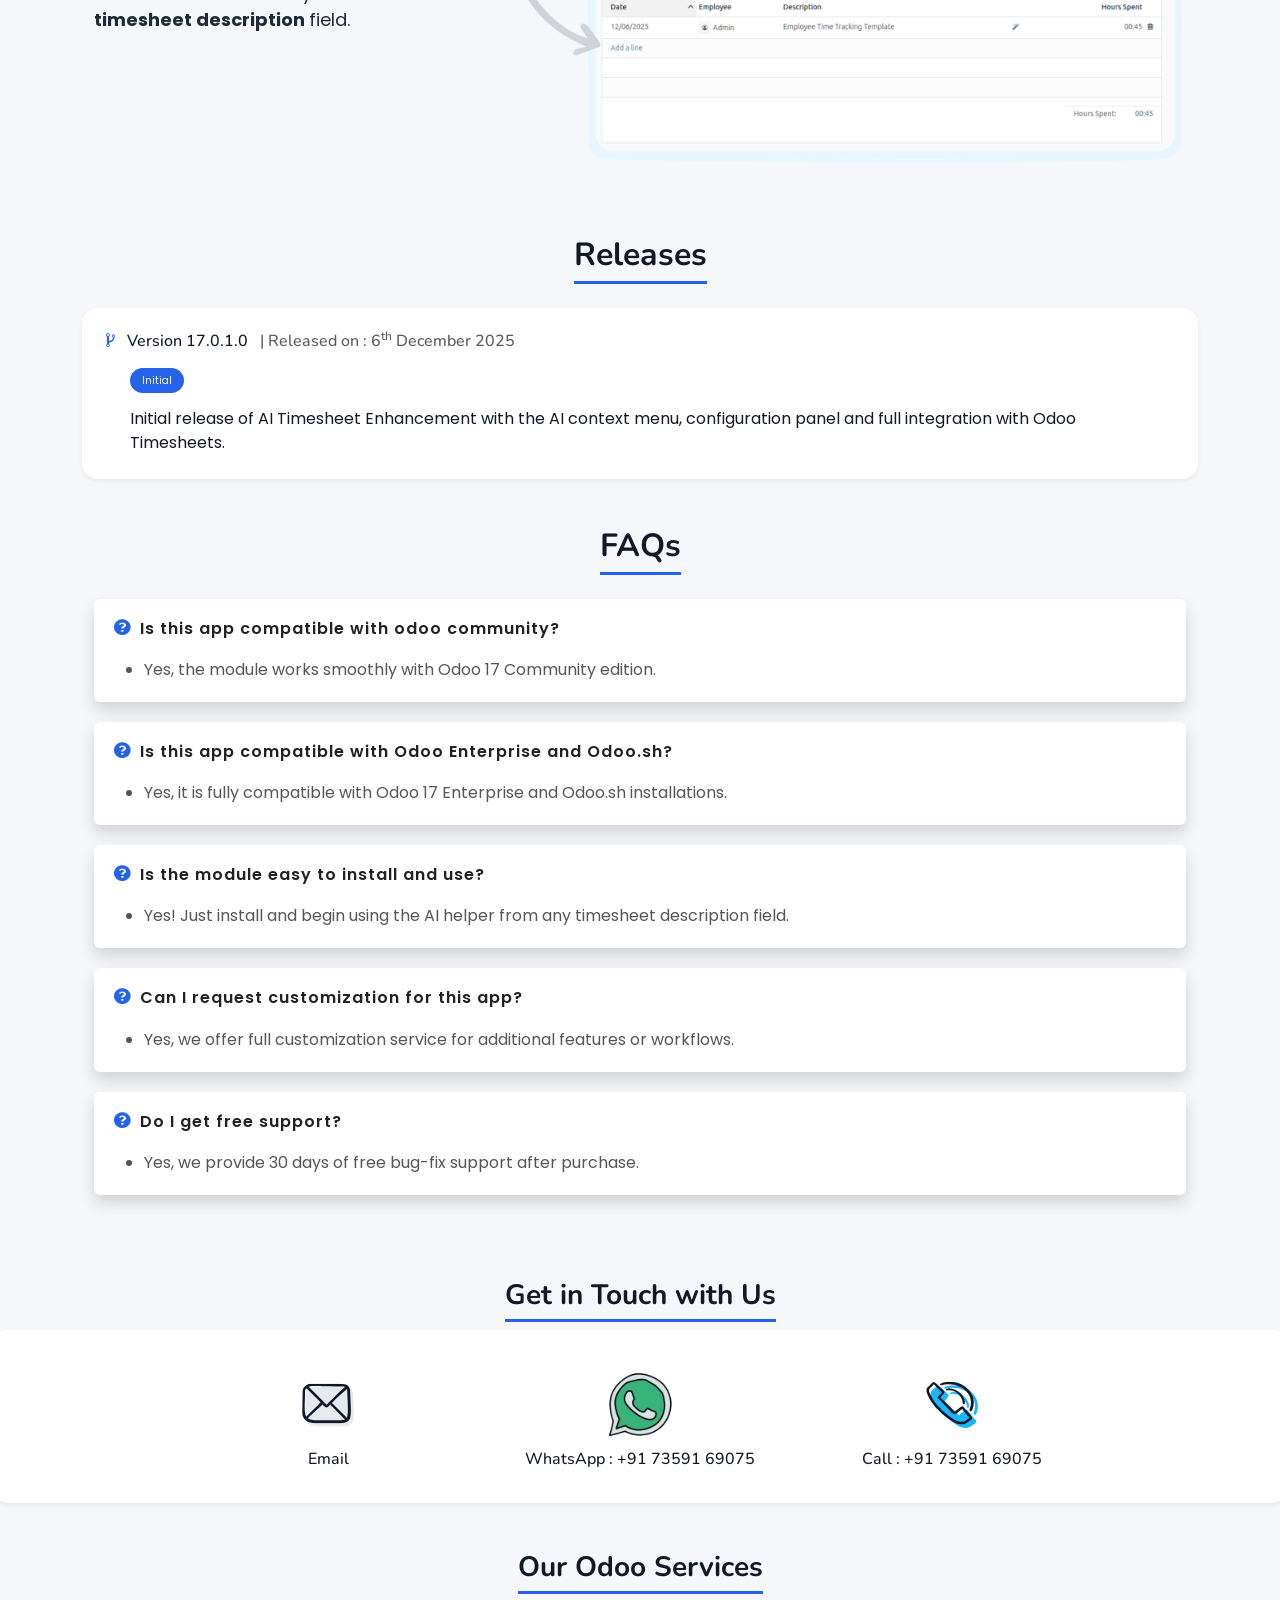
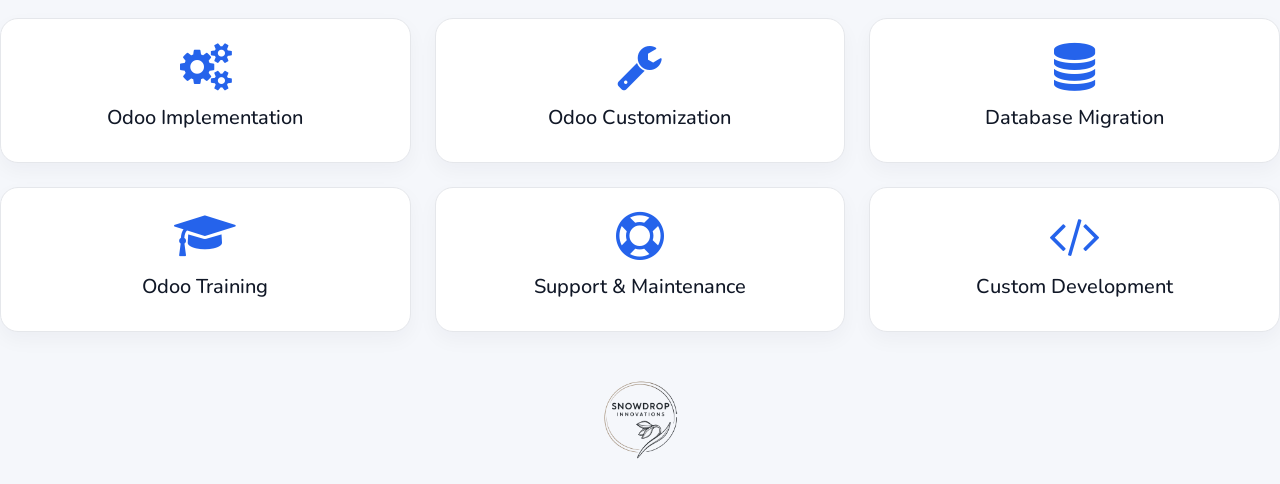
==== commit 81abd69f: "[IMP]misc" ====
--- a/sd_ai_timesheet_enhancement/static/description/index.html
+++ b/sd_ai_timesheet_enhancement/static/description/index.html
@@ -7,11 +7,11 @@
     <meta name="viewport" content="width=device-width, initial-scale=1" />
     <title>AI Timesheet Enhancement</title>
 
-    <!-- Bootstrap 5 -->
+    <!-- Bootstrap 5 (for general web usage; will be stripped in App Store version) -->
     <link href="https://cdn.jsdelivr.net/npm/bootstrap@5.3.3/dist/css/bootstrap.min.css" rel="stylesheet">
 
-    <!-- Icons -->
-    <link rel="stylesheet" href="https://cdnjs.cloudflare.com/ajax/libs/font-awesome/6.5.2/css/all.min.css">
+    <!-- Font Awesome 4 -->
+    <link rel="stylesheet" href="https://maxcdn.bootstrapcdn.com/font-awesome/4.7.0/css/font-awesome.min.css">
 
     <!-- Google Fonts -->
     <link href="https://fonts.googleapis.com/css2?family=Poppins:wght@300;400;500;600;700&family=Nunito:wght@400;600;700&display=swap" rel="stylesheet">
@@ -31,29 +31,29 @@
         <div class="col-auto d-flex flex-wrap justify-content-center gap-2 mb-3 mb-lg-0">
             <span class="btn btn-sm text-white fw-semibold px-3 me-1"
                   style="background-color:#2563eb;">
-                <i class="fa fa-check me-1"></i> Community
+                <i class="fa fa-check" style="margin-right:4px;"></i> Community
             </span>
             <span class="btn btn-sm text-white fw-semibold px-3 me-1"
                   style="background-color:#2563eb;">
-                <i class="fa fa-check me-1"></i> Enterprise
+                <i class="fa fa-check" style="margin-right:4px;"></i> Enterprise
             </span>
             <span class="btn btn-sm text-white fw-semibold px-3"
                   style="background-color:#2563eb;">
-                <i class="fa fa-check me-1"></i> Odoo.sh
+                <i class="fa fa-check" style="margin-right:4px;"></i> Odoo.sh
             </span>
         </div>
         <div class="col-auto text-center">
             <a href="#" target="_blank"
                class="btn btn-sm text-white fw-semibold px-3"
                style="background-color:#0ea5e9;text-decoration:none;">
-                <i class="fa fa-box-open me-1"></i> SnowDrop All Apps
+                <i class="fa fa-cubes" style="margin-right:4px;"></i> SnowDrop All Apps
             </a>
         </div>
     </div>
 
     <!-- Hero -->
     <section class="oe_container rounded-4 mt-4 mb-5 p-4 p-lg-5"
-             style="background: radial-gradient(circle at top left, #dbeafe 0, #eff6ff 35%, #f9fafb 80%);">
+             style="background-color:#eff6ff;">
         <div class="text-center">
             <h1 class="display-5 fw-bold mb-3"
                 style="font-family:'Nunito',sans-serif;color:#2563eb;">
@@ -67,15 +67,15 @@
             <div class="mt-3">
                 <span class="d-inline-flex align-items-center me-1 mb-1"
                       style="padding:4px 10px;border-radius:999px;background:#e0f2fe;font-size:12px;color:#0f172a;">
-                    <i class="fa fa-magic me-1"></i> AI Text Suggestions
+                    <i class="fa fa-magic" style="margin-right:4px;"></i> AI Text Suggestions
                 </span>
                 <span class="d-inline-flex align-items-center me-1 mb-1"
                       style="padding:4px 10px;border-radius:999px;background:#e0f2fe;font-size:12px;color:#0f172a;">
-                    <i class="fa fa-clock me-1"></i> Better Timesheet Quality
+                    <i class="fa fa-clock-o" style="margin-right:4px;"></i> Better Timesheet Quality
                 </span>
                 <span class="d-inline-flex align-items-center mb-1"
                       style="padding:4px 10px;border-radius:999px;background:#e0f2fe;font-size:12px;color:#0f172a;">
-                    <i class="fa fa-layer-group me-1"></i> Seamless Odoo Integration
+                    <i class="fa fa-tasks" style="margin-right:4px;"></i> Seamless Odoo Integration
                 </span>
             </div>
         </div>
@@ -95,7 +95,7 @@
                      style="border-radius:18px;border:1px solid #e5e7eb;box-shadow:0 10px 25px rgba(15,23,42,0.05);">
                     <div class="d-flex align-items-center mb-2">
                         <div
-                            style="width:40px;height:40px;border-radius:999px;display:inline-flex;align-items:center;justify-content:center;background:linear-gradient(135deg,#2563eb,#0ea5e9);color:#fff;margin-right:12px;">
+                            style="width:40px;height:40px;border-radius:999px;display:inline-flex;align-items:center;justify-content:center;background-color:#2563eb;color:#fff;margin-right:12px;">
                             <i class="fa fa-mouse-pointer"></i>
                         </div>
                         <h4 class="mb-0 fs-5" style="font-family:'Nunito',sans-serif;">AI Context Menu</h4>
@@ -112,8 +112,8 @@
                      style="border-radius:18px;border:1px solid #e5e7eb;box-shadow:0 10px 25px rgba(15,23,42,0.05);">
                     <div class="d-flex align-items-center mb-2">
                         <div
-                            style="width:40px;height:40px;border-radius:999px;display:inline-flex;align-items:center;justify-content:center;background:linear-gradient(135deg,#2563eb,#0ea5e9);color:#fff;margin-right:12px;">
-                            <i class="fa fa-wand-magic-sparkles"></i>
+                            style="width:40px;height:40px;border-radius:999px;display:inline-flex;align-items:center;justify-content:center;background-color:#2563eb;color:#fff;margin-right:12px;">
+                            <i class="fa fa-magic"></i>
                         </div>
                         <h4 class="mb-0 fs-5" style="font-family:'Nunito',sans-serif;">Polished Descriptions</h4>
                     </div>
@@ -129,8 +129,8 @@
                      style="border-radius:18px;border:1px solid #e5e7eb;box-shadow:0 10px 25px rgba(15,23,42,0.05);">
                     <div class="d-flex align-items-center mb-2">
                         <div
-                            style="width:40px;height:40px;border-radius:999px;display:inline-flex;align-items:center;justify-content:center;background:linear-gradient(135deg,#2563eb,#0ea5e9);color:#fff;margin-right:12px;">
-                            <i class="fa fa-language"></i>
+                            style="width:40px;height:40px;border-radius:999px;display:inline-flex;align-items:center;justify-content:center;background-color:#2563eb;color:#fff;margin-right:12px;">
+                            <i class="fa fa-globe"></i>
                         </div>
                         <h4 class="mb-0 fs-5" style="font-family:'Nunito',sans-serif;">Multi-language Ready</h4>
                     </div>
@@ -146,7 +146,7 @@
                      style="border-radius:18px;border:1px solid #e5e7eb;box-shadow:0 10px 25px rgba(15,23,42,0.05);">
                     <div class="d-flex align-items-center mb-2">
                         <div
-                            style="width:40px;height:40px;border-radius:999px;display:inline-flex;align-items:center;justify-content:center;background:linear-gradient(135deg,#2563eb,#0ea5e9);color:#fff;margin-right:12px;">
+                            style="width:40px;height:40px;border-radius:999px;display:inline-flex;align-items:center;justify-content:center;background-color:#2563eb;color:#fff;margin-right:12px;">
                             <i class="fa fa-database"></i>
                         </div>
                         <h4 class="mb-0 fs-5" style="font-family:'Nunito',sans-serif;">Native Odoo Integration</h4>
@@ -163,8 +163,8 @@
                      style="border-radius:18px;border:1px solid #e5e7eb;box-shadow:0 10px 25px rgba(15,23,42,0.05);">
                     <div class="d-flex align-items-center mb-2">
                         <div
-                            style="width:40px;height:40px;border-radius:999px;display:inline-flex;align-items:center;justify-content:center;background:linear-gradient(135deg,#2563eb,#0ea5e9);color:#fff;margin-right:12px;">
-                            <i class="fa fa-shield-halved"></i>
+                            style="width:40px;height:40px;border-radius:999px;display:inline-flex;align-items:center;justify-content:center;background-color:#2563eb;color:#fff;margin-right:12px;">
+                            <i class="fa fa-shield"></i>
                         </div>
                         <h4 class="mb-0 fs-5" style="font-family:'Nunito',sans-serif;">Configurable &amp; Secure</h4>
                     </div>
@@ -180,8 +180,8 @@
                      style="border-radius:18px;border:1px solid #e5e7eb;box-shadow:0 10px 25px rgba(15,23,42,0.05);">
                     <div class="d-flex align-items-center mb-2">
                         <div
-                            style="width:40px;height:40px;border-radius:999px;display:inline-flex;align-items:center;justify-content:center;background:linear-gradient(135deg,#2563eb,#0ea5e9);color:#fff;margin-right:12px;">
-                            <i class="fa fa-user-check"></i>
+                            style="width:40px;height:40px;border-radius:999px;display:inline-flex;align-items:center;justify-content:center;background-color:#2563eb;color:#fff;margin-right:12px;">
+                            <i class="fa fa-user"></i>
                         </div>
                         <h4 class="mb-0 fs-5" style="font-family:'Nunito',sans-serif;">User-friendly Experience</h4>
                     </div>
@@ -220,7 +220,7 @@
                                 <img class="img-fluid" src="1.png" alt="Install module">
                             </div>
                         </div>
-
+                        
                         <div class="row justify-content-center my-3 align-items-center">
                             <!-- Step 2 -->
                             <div class="col-md-8 my-3">
@@ -286,9 +286,9 @@
 
         <div class="bg-white shadow-sm rounded-4 p-3 p-lg-4">
             <h4 class="mb-1" style="font-size:16px;font-family:'Nunito',sans-serif;">
-                <span class="fa fa-code-branch me-2" style="color:#2563eb;"></span>
+                <span class="fa fa-code-fork" style="color:#2563eb;margin-right:8px;"></span>
                 <span>Version 17.0.1.0</span>
-                <span class="ms-2 text-muted">| Released on : 6<sup>th</sup> December 2025</span>
+                <span class="text-muted" style="margin-left:8px;">| Released on : 6<sup>th</sup> December 2025</span>
             </h4>
             <div class="mt-3 ps-4">
                 <span
@@ -305,101 +305,107 @@
 
     <!-- FAQs -->
     <section class="mt-5">
-        <h2 class="mb-4 text-center"
-            style="font-family:'Nunito',sans-serif;font-weight:700;">
-            <span style="display:inline-block;padding-bottom:0.4rem;border-bottom:3px solid #2563eb;">
-                FAQs
-            </span>
-        </h2>
-
-        <div class="accordion" id="sd_faq_accordion">
-
-            <div class="accordion-item mb-3 border-0 shadow-sm rounded-4">
-                <h2 class="accordion-header" id="faq1">
-                    <button class="accordion-button fw-semibold" type="button" data-bs-toggle="collapse"
-                            data-bs-target="#faq1_c" aria-expanded="true" aria-controls="faq1_c">
-                        <i class="fa fa-question-circle me-2" style="color:#2563eb;"></i>
-                        Is this app compatible with Odoo Community?
-                    </button>
-                </h2>
-                <div id="faq1_c" class="accordion-collapse collapse show" aria-labelledby="faq1"
-                     data-bs-parent="#sd_faq_accordion">
-                    <div class="accordion-body">
-                        Yes, the module works smoothly with the Odoo 17 Community edition.
-                    </div>
-                </div>
-            </div>
-
-            <div class="accordion-item mb-3 border-0 shadow-sm rounded-4">
-                <h2 class="accordion-header" id="faq2">
-                    <button class="accordion-button fw-semibold collapsed" type="button" data-bs-toggle="collapse"
-                            data-bs-target="#faq2_c" aria-expanded="false" aria-controls="faq2_c">
-                        <i class="fa fa-question-circle me-2" style="color:#2563eb;"></i>
-                        Is this app compatible with Odoo Enterprise and Odoo.sh?
-                    </button>
-                </h2>
-                <div id="faq2_c" class="accordion-collapse collapse" aria-labelledby="faq2"
-                     data-bs-parent="#sd_faq_accordion">
-                    <div class="accordion-body">
-                        Yes, it is fully compatible with Odoo 17 Enterprise and can also be used on Odoo.sh
-                        installations.
-                    </div>
-                </div>
-            </div>
-
-            <div class="accordion-item mb-3 border-0 shadow-sm rounded-4">
-                <h2 class="accordion-header" id="faq3">
-                    <button class="accordion-button fw-semibold collapsed" type="button" data-bs-toggle="collapse"
-                            data-bs-target="#faq3_c" aria-expanded="false" aria-controls="faq3_c">
-                        <i class="fa fa-question-circle me-2" style="color:#2563eb;"></i>
-                        Is the module easy to install and use?
-                    </button>
-                </h2>
-                <div id="faq3_c" class="accordion-collapse collapse" aria-labelledby="faq3"
-                     data-bs-parent="#sd_faq_accordion">
-                    <div class="accordion-body">
-                        Installation follows the standard Odoo process. Once installed, users simply open a
-                        timesheet description and use the AI context menu – no technical background is required.
-                    </div>
-                </div>
-            </div>
-
-            <div class="accordion-item mb-3 border-0 shadow-sm rounded-4">
-                <h2 class="accordion-header" id="faq4">
-                    <button class="accordion-button fw-semibold collapsed" type="button" data-bs-toggle="collapse"
-                            data-bs-target="#faq4_c" aria-expanded="false" aria-controls="faq4_c">
-                        <i class="fa fa-question-circle me-2" style="color:#2563eb;"></i>
-                        Can I request customization for this app?
-                    </button>
-                </h2>
-                <div id="faq4_c" class="accordion-collapse collapse" aria-labelledby="faq4"
-                     data-bs-parent="#sd_faq_accordion">
-                    <div class="accordion-body">
-                        Yes, we will be happy to adapt the module to your needs. Please contact us using the
-                        details in the “Get in Touch” section.
-                    </div>
-                </div>
-            </div>
-
-            <div class="accordion-item mb-3 border-0 shadow-sm rounded-4">
-                <h2 class="accordion-header" id="faq5">
-                    <button class="accordion-button fw-semibold collapsed" type="button" data-bs-toggle="collapse"
-                            data-bs-target="#faq5_c" aria-expanded="false" aria-controls="faq5_c">
-                        <i class="fa fa-question-circle me-2" style="color:#2563eb;"></i>
-                        Do I get free support?
-                    </button>
-                </h2>
-                <div id="faq5_c" class="accordion-collapse collapse" aria-labelledby="faq5"
-                     data-bs-parent="#sd_faq_accordion">
-                    <div class="accordion-body">
-                        We provide free bug-fix support for 30 days from the date of purchase.
-                        Functional changes or new features can be delivered as paid services.
-                    </div>
-                </div>
-            </div>
-
-        </div>
-    </section>
+    <h2 class="mb-4 text-center"
+        style="font-family:'Nunito',sans-serif;font-weight:700;">
+        <span style="display:inline-block;padding-bottom:0.4rem;border-bottom:3px solid #2563eb;">
+            FAQs
+        </span>
+    </h2>
+
+    <section class="mt-3">
+            <div class="container">
+                <div class="panel-group" id="accordion" role="tablist">
+                    <div class="panel panel-default shadow rounded bg-white" style="padding: 20px;margin-bottom: 20px;">
+                        <div class="panel-heading" role="tab" id="headingOne" style="border: 0;padding: 0;">
+                            <h4 class="panel-title" style="margin: 0;">
+                                <a role="button" data-bs-toggle="collapse" data-parent="#accordion" href="#" aria-expanded="true" aria-controls="collapseOne" style="font-size: 16px;margin: 0;color: #212121;text-decoration: none;font-weight: 600;letter-spacing: 1px;display: flex;">
+                                    <span class="fa fa-question-circle" style="color: #2563eb;font-weight: 600;font-size: 18px;padding-right: 10px;display: flex;"></span>
+                                    Is this app compatible with odoo community?
+                                </a>
+                            </h4>
+                        </div>
+                        <div id="collapseOne1" class="panel-collapse collapse show" role="tabpanel" aria-labelledby="headingOne">
+                            <div class="panel-body" style="padding-top: 20px;">
+                                <ul style="list-style-type: disc;font-size: 16px;padding-left: 30px;color: #555;margin: 0;">
+                                    <li style="margin-bottom: 0px;">Yes, the module works smoothly with Odoo 17 Community edition.
+                                    </li>
+                                </ul>
+                            </div>
+                        </div>
+                    </div>
+                    <div class="panel panel-default shadow rounded bg-white" style="padding: 20px;margin-bottom: 20px;">
+                        <div class="panel-heading" role="tab" id="headingOne" style="border: 0;padding: 0;">
+                            <h4 class="panel-title" style="margin: 0;">
+                                <a role="button" data-bs-toggle="collapse" data-parent="#accordion" href="#" aria-expanded="true" aria-controls="collapseOne" style="font-size: 16px;margin: 0;color: #212121;text-decoration: none;font-weight: 600;letter-spacing: 1px;display: flex;">
+                                    <span class="fa fa-question-circle" style="color: #2563eb;font-weight: 600;font-size: 18px;padding-right: 10px;"></span>
+                                    Is this app compatible with Odoo Enterprise and Odoo.sh?
+                                </a>
+                            </h4>
+                        </div>
+                        <div id="collapseOne1" class="panel-collapse collapse show" role="tabpanel" aria-labelledby="headingOne">
+                            <div class="panel-body" style="padding-top: 20px;">
+                                <ul style="list-style-type: disc;font-size: 16px;padding-left: 30px;color: #555;margin: 0;">
+                                    <li style="margin-bottom: 0px;">Yes, it is fully compatible with Odoo 17 Enterprise and Odoo.sh installations.
+                                    </li>
+                                </ul>
+                            </div>
+                        </div>
+                    </div>
+                    <div class="panel panel-default shadow rounded bg-white" style="padding: 20px;margin-bottom: 20px;">
+                        <div class="panel-heading" role="tab" id="headingOne" style="border: 0;padding: 0;">
+                            <h4 class="panel-title" style="margin: 0;">
+                                <a role="button" data-bs-toggle="collapse" data-parent="#accordion" href="#" aria-expanded="true" aria-controls="collapseOne" style="font-size: 16px;margin: 0;color: #212121;text-decoration: none;font-weight: 600;letter-spacing: 1px;display: flex;">
+                                    <span class="fa fa-question-circle" style="color: #2563eb;font-weight: 600;font-size: 18px;padding-right: 10px;"></span>
+                                    Is the module easy to install and use?
+                                </a>
+                            </h4>
+                        </div>
+                        <div id="collapseOne1" class="panel-collapse collapse show" role="tabpanel" aria-labelledby="headingOne">
+                            <div class="panel-body" style="padding-top: 20px;">
+                                <ul style="list-style-type: disc;font-size: 16px;padding-left: 30px;color: #555;margin: 0;">
+                                    <li style="margin-bottom: 0px;">Yes! Just install and begin using the AI helper from any timesheet description field.</li>
+                                </ul>
+                            </div>
+                        </div>
+                    </div>
+                    <div class="panel panel-default shadow rounded bg-white" style="padding: 20px;margin-bottom: 20px;">
+                        <div class="panel-heading" role="tab" id="headingOne" style="border: 0;padding: 0;">
+                            <h4 class="panel-title" style="margin: 0;">
+                                <a role="button" data-bs-toggle="collapse" data-parent="#accordion" href="#" aria-expanded="true" aria-controls="collapseOne" style="font-size: 16px;margin: 0;color: #212121;text-decoration: none;font-weight: 600;letter-spacing: 1px;display: flex;">
+                                    <span class="fa fa-question-circle" style="color: #2563eb;font-weight: 600;font-size: 18px;padding-right: 10px;"></span>Can I request customization for this app?
+                                </a>
+                            </h4>
+                        </div>
+                        <div id="collapseOne1" class="panel-collapse collapse show" role="tabpanel" aria-labelledby="headingOne">
+                            <div class="panel-body" style="padding-top: 20px;">
+                                <ul style="list-style-type: disc;font-size: 16px;padding-left: 30px;color: #555;margin: 0;">
+                                    <li style="margin-bottom: 0px;">Yes, we offer full customization service for additional features or workflows.
+                                    </li>
+                                </ul>
+                            </div>
+                        </div>
+                    </div>
+                    </div>
+                    <div class="panel panel-default shadow rounded bg-white" style="padding: 20px;margin-bottom: 20px;">
+                        <div class="panel-heading" role="tab" id="headingThree" style="border: 0;padding: 0;">
+                            <h4 class="panel-title" style="margin: 0;">
+                                <a class="collapsed" role="button" data-bs-toggle="collapse" data-parent="#accordion" href="#" aria-expanded="false" aria-controls="collapseThree" style="font-size: 16px;margin: 0;color: #212121;text-decoration: none;font-weight: 600;letter-spacing: 1px;display: flex;">
+                                    <span class="fa fa-question-circle" style="color: #2563eb;font-weight: 600;font-size: 18px;padding-right: 10px;"></span>
+                                    Do I get free support?
+                                </a>
+                            </h4>
+                        </div>
+                        <div id="collapseThree3" class="panel-collapse collapse show" role="tabpanel" aria-labelledby="headingThree">
+                            <div class="panel-body" style="padding-top: 20px;">
+                                <ul style="list-style-type: disc;font-size: 16px;padding-left: 30px;color: #555;margin: 0;">
+                                    <li style="margin-bottom: 0px;">Yes, we provide 30 days of free bug-fix support after purchase.</li>
+                                </ul>
+                            </div>
+                        </div>
+                    </div>
+                </div>
+            </div>
+        </section>
 
     <!-- Contact -->
     <section class="mt-5">
@@ -440,57 +446,66 @@
 
     <!-- Services -->
     <section class="mt-5">
-        <h3 class="mb-4 text-center"
-            style="font-family:'Nunito',sans-serif;font-weight:700;">
-            <span style="display:inline-block;padding-bottom:0.4rem;border-bottom:3px solid #2563eb;">
-                Our Odoo Services
-            </span>
-        </h3>
-        <div class="row g-4 text-center">
-            <div class="col-lg-4 col-md-6">
-                <div class="p-4 h-100 bg-white"
-                     style="border-radius:18px;border:1px solid #e5e7eb;box-shadow:0 8px 20px rgba(15,23,42,0.04);">
-                    <img src="implementation.png" alt="" class="mb-3" style="width:80px;">
-                    <h5 class="mb-0" style="font-family:'Nunito',sans-serif;">Odoo Implementation</h5>
-                </div>
-            </div>
-            <div class="col-lg-4 col-md-6">
-                <div class="p-4 h-100 bg-white"
-                     style="border-radius:18px;border:1px solid #e5e7eb;box-shadow:0 8px 20px rgba(15,23,42,0.04);">
-                    <img src="customization.png" alt="" class="mb-3" style="width:80px;">
-                    <h5 class="mb-0" style="font-family:'Nunito',sans-serif;">Odoo Customization</h5>
-                </div>
-            </div>
-            <div class="col-lg-4 col-md-6">
-                <div class="p-4 h-100 bg-white"
-                     style="border-radius:18px;border:1px solid #e5e7eb;box-shadow:0 8px 20px rgba(15,23,42,0.04);">
-                    <img src="data.png" alt="" class="mb-3" style="width:80px;">
-                    <h5 class="mb-0" style="font-family:'Nunito',sans-serif;">Database Migration</h5>
-                </div>
-            </div>
-            <div class="col-lg-4 col-md-6">
-                <div class="p-4 h-100 bg-white"
-                     style="border-radius:18px;border:1px solid #e5e7eb;box-shadow:0 8px 20px rgba(15,23,42,0.04);">
-                    <img src="training.png" alt="" class="mb-3" style="width:80px;">
-                    <h5 class="mb-0" style="font-family:'Nunito',sans-serif;">Odoo Training</h5>
-                </div>
-            </div>
-            <div class="col-lg-4 col-md-6">
-                <div class="p-4 h-100 bg-white"
-                     style="border-radius:18px;border:1px solid #e5e7eb;box-shadow:0 8px 20px rgba(15,23,42,0.04);">
-                    <img src="support.png" alt="" class="mb-3" style="width:80px;">
-                    <h5 class="mb-0" style="font-family:'Nunito',sans-serif;">Support &amp; Maintenance</h5>
-                </div>
-            </div>
-            <div class="col-lg-4 col-md-6">
-                <div class="p-4 h-100 bg-white"
-                     style="border-radius:18px;border:1px solid #e5e7eb;box-shadow:0 8px 20px rgba(15,23,42,0.04);">
-                    <img src="mobile.png" alt="" class="mb-3" style="width:80px;">
-                    <h5 class="mb-0" style="font-family:'Nunito',sans-serif;">Custom Development</h5>
-                </div>
-            </div>
-        </div>
-    </section>
+    <h3 class="mb-4 text-center"
+        style="font-family:'Nunito',sans-serif;font-weight:700;">
+        <span style="display:inline-block;padding-bottom:0.4rem;border-bottom:3px solid #2563eb;">
+            Our Odoo Services
+        </span>
+    </h3>
+
+    <div class="row g-4 text-center">
+
+        <div class="col-lg-4 col-md-6">
+            <div class="p-4 h-100 bg-white"
+                 style="border-radius:18px;border:1px solid #e5e7eb;box-shadow:0 8px 20px rgba(15,23,42,0.04);">
+                <i class="fa fa-cogs" style="font-size:48px;color:#2563eb;margin-bottom:15px;"></i>
+                <h5 style="font-family:'Nunito',sans-serif;">Odoo Implementation</h5>
+            </div>
+        </div>
+
+        <div class="col-lg-4 col-md-6">
+            <div class="p-4 h-100 bg-white"
+                 style="border-radius:18px;border:1px solid #e5e7eb;box-shadow:0 8px 20px rgba(15,23,42,0.04);">
+                <i class="fa fa-wrench" style="font-size:48px;color:#2563eb;margin-bottom:15px;"></i>
+                <h5 style="font-family:'Nunito',sans-serif;">Odoo Customization</h5>
+            </div>
+        </div>
+
+        <div class="col-lg-4 col-md-6">
+            <div class="p-4 h-100 bg-white"
+                 style="border-radius:18px;border:1px solid #e5e7eb;box-shadow:0 8px 20px rgba(15,23,42,0.04);">
+                <i class="fa fa-database" style="font-size:48px;color:#2563eb;margin-bottom:15px;"></i>
+                <h5 style="font-family:'Nunito',sans-serif;">Database Migration</h5>
+            </div>
+        </div>
+
+        <div class="col-lg-4 col-md-6">
+            <div class="p-4 h-100 bg-white"
+                 style="border-radius:18px;border:1px solid #e5e7eb;box-shadow:0 8px 20px rgba(15,23,42,0.04);">
+                <i class="fa fa-graduation-cap" style="font-size:48px;color:#2563eb;margin-bottom:15px;"></i>
+                <h5 style="font-family:'Nunito',sans-serif;">Odoo Training</h5>
+            </div>
+        </div>
+
+        <div class="col-lg-4 col-md-6">
+            <div class="p-4 h-100 bg-white"
+                 style="border-radius:18px;border:1px solid #e5e7eb;box-shadow:0 8px 20px rgba(15,23,42,0.04);">
+                <i class="fa fa-life-ring" style="font-size:48px;color:#2563eb;margin-bottom:15px;"></i>
+                <h5 style="font-family:'Nunito',sans-serif;">Support & Maintenance</h5>
+            </div>
+        </div>
+
+        <div class="col-lg-4 col-md-6">
+            <div class="p-4 h-100 bg-white"
+                 style="border-radius:18px;border:1px solid #e5e7eb;box-shadow:0 8px 20px rgba(15,23,42,0.04);">
+                <i class="fa fa-code" style="font-size:48px;color:#2563eb;margin-bottom:15px;"></i>
+                <h5 style="font-family:'Nunito',sans-serif;">Custom Development</h5>
+            </div>
+        </div>
+
+    </div>
+</section>
+
 
     <!-- Footer logo -->
     <div class="row mt-5 mb-4">
@@ -502,7 +517,7 @@
 
 </div>
 
-<!-- JS (Bootstrap 5) -->
+<!-- JS (Bootstrap 5, for generic web usage; stripped in App Store variant) -->
 <script src="https://cdn.jsdelivr.net/npm/bootstrap@5.3.3/dist/js/bootstrap.bundle.min.js"></script>
 </body>
 </html>
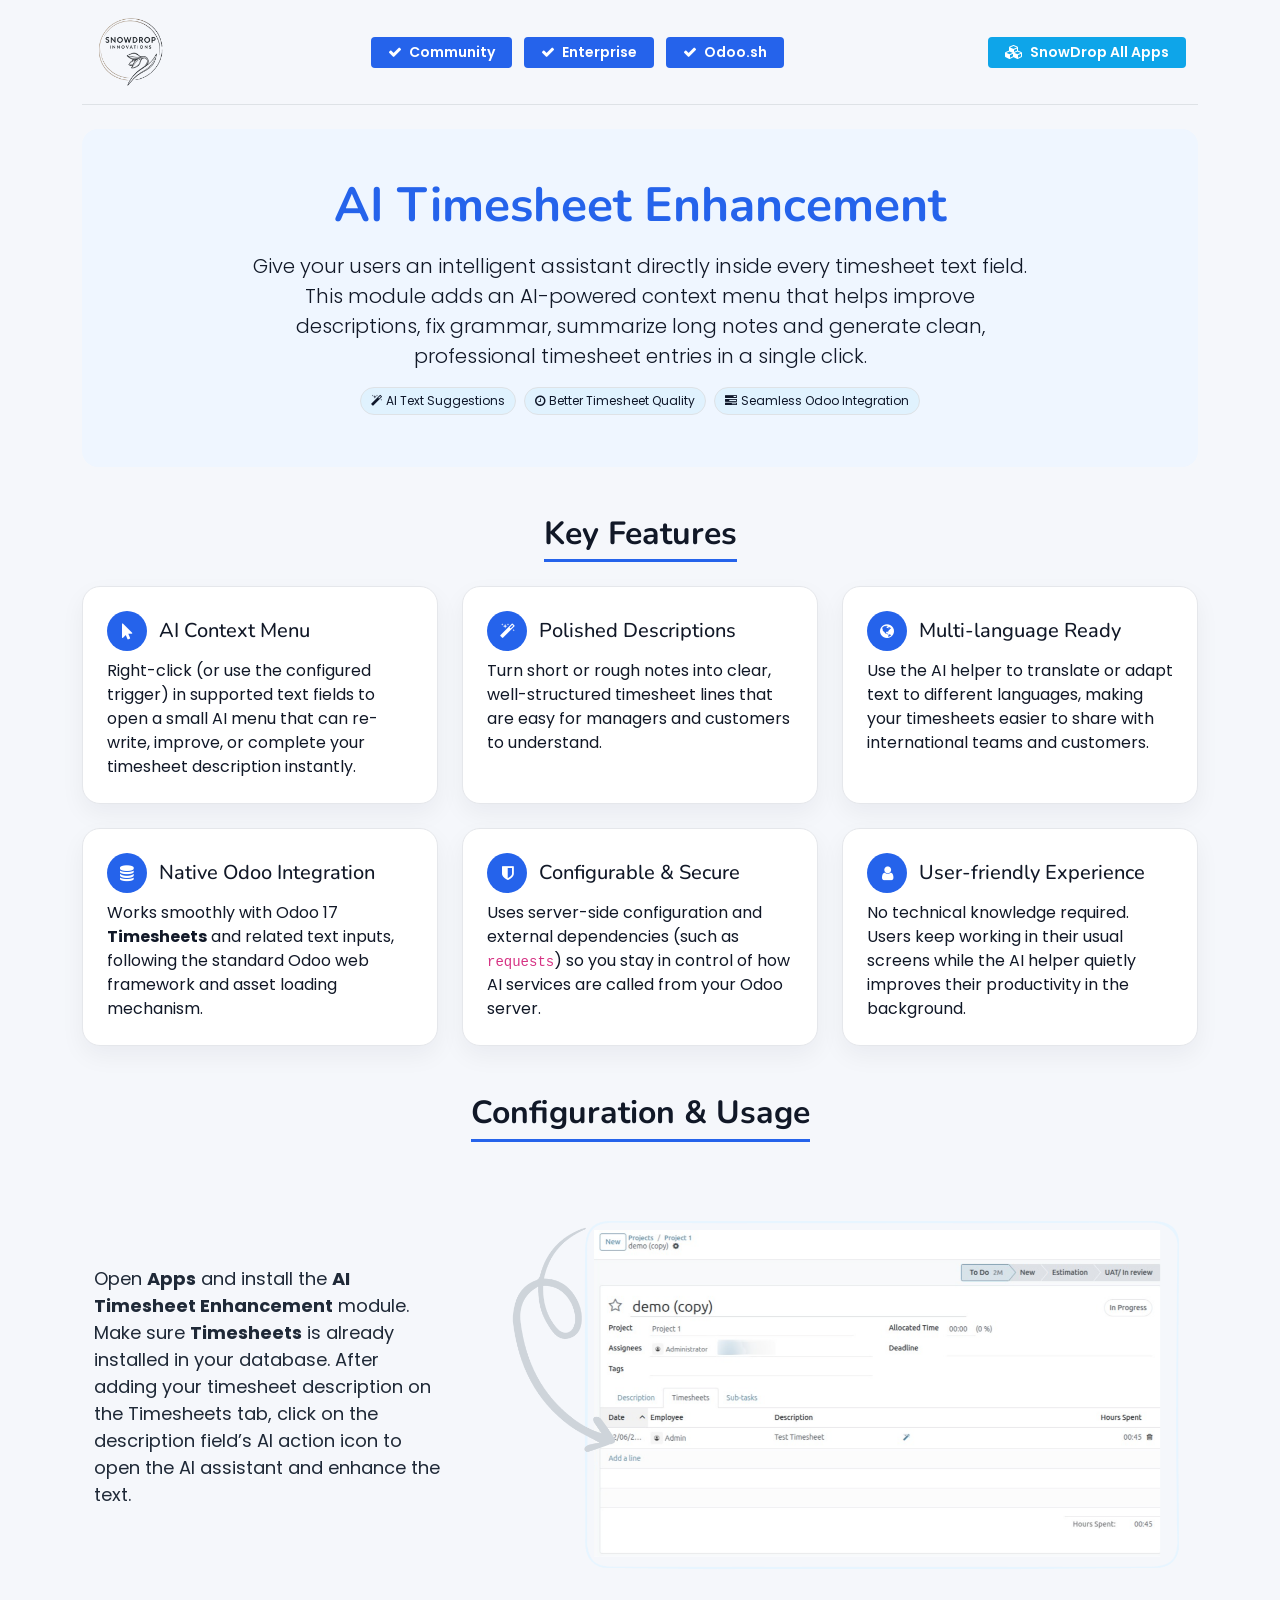
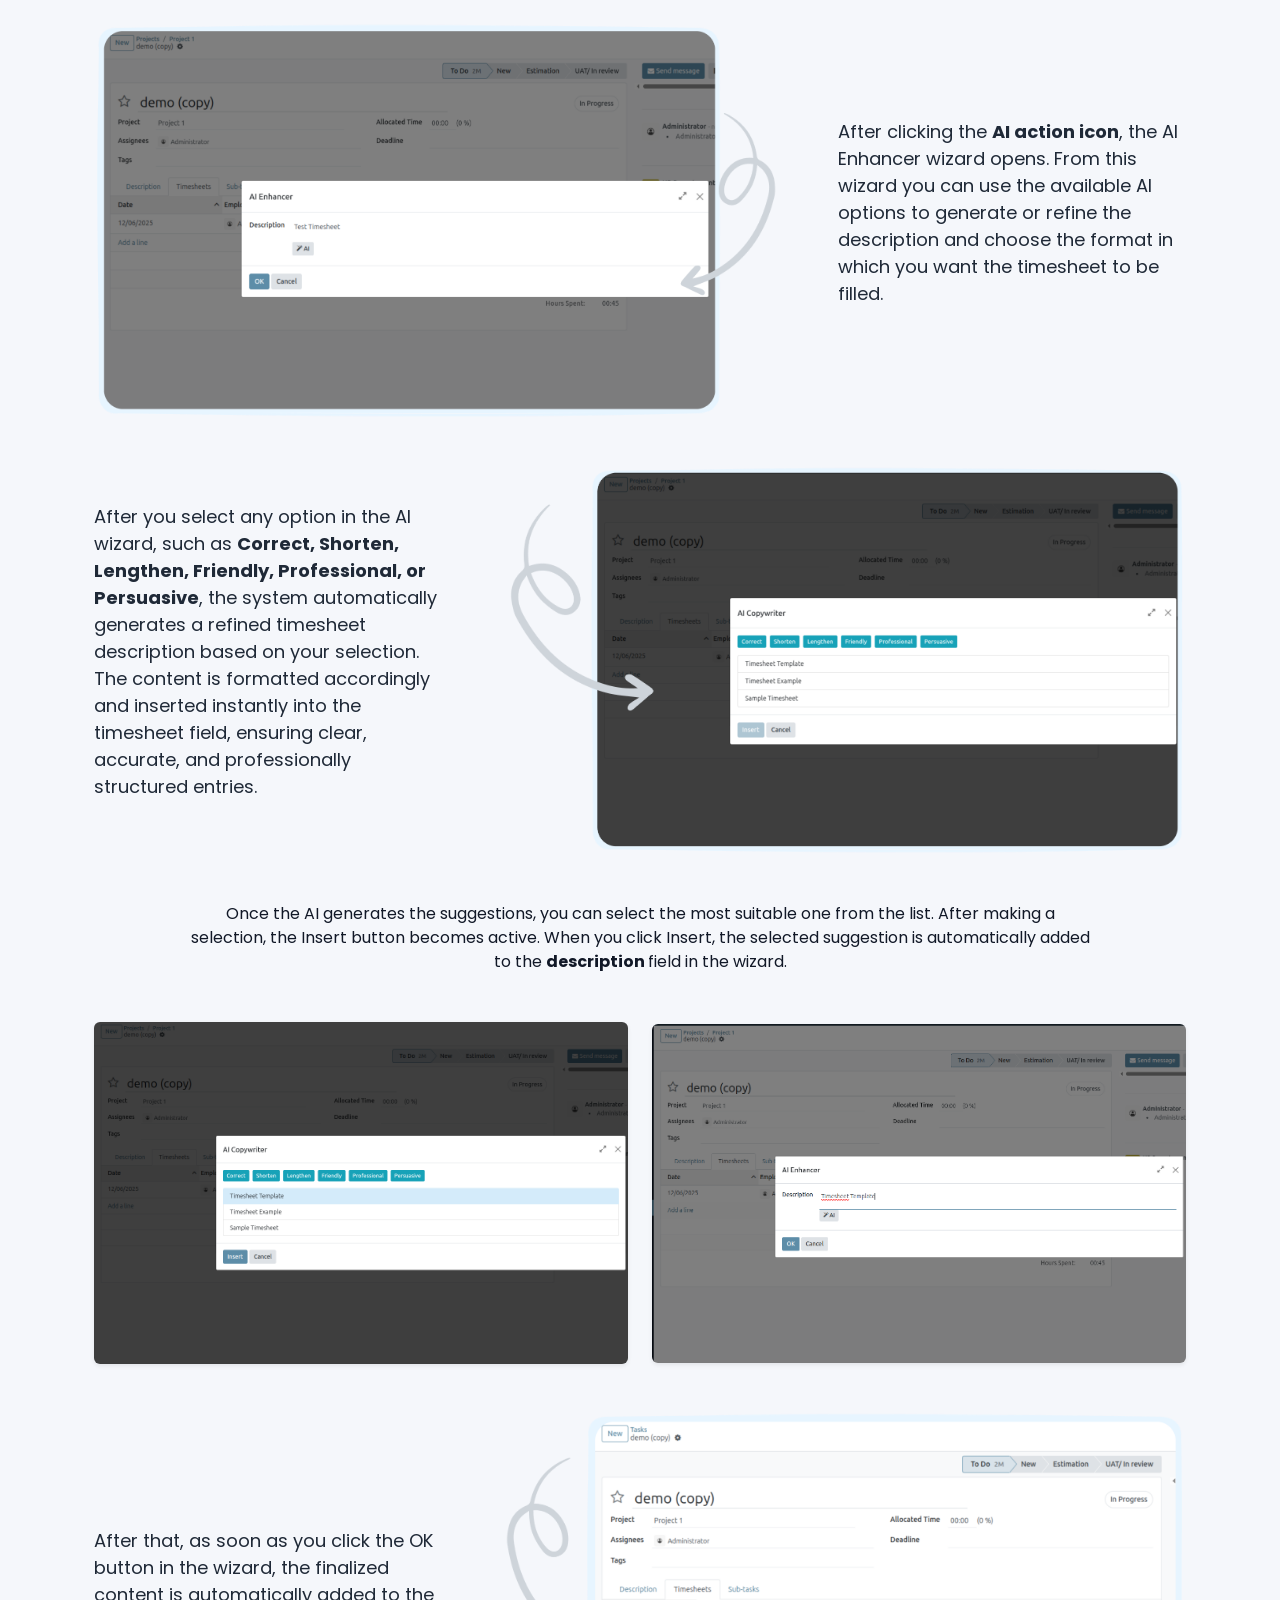
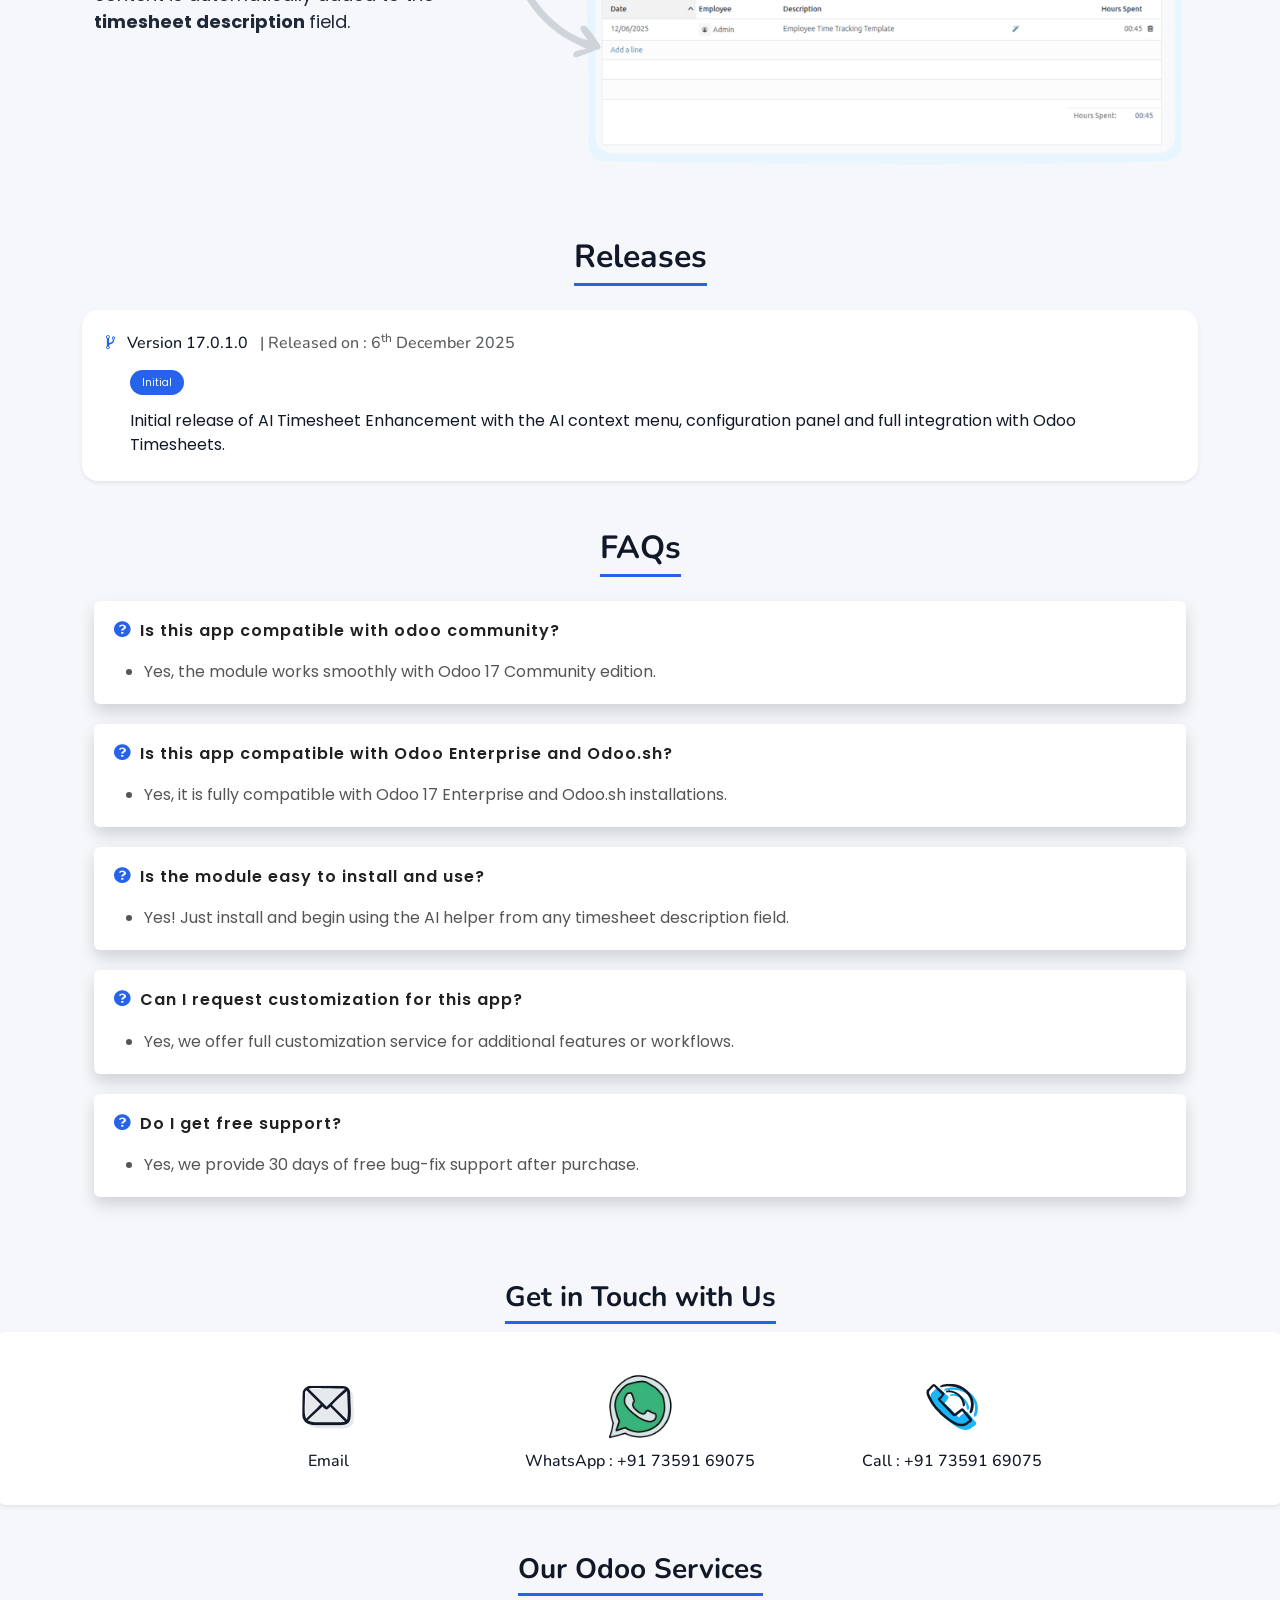
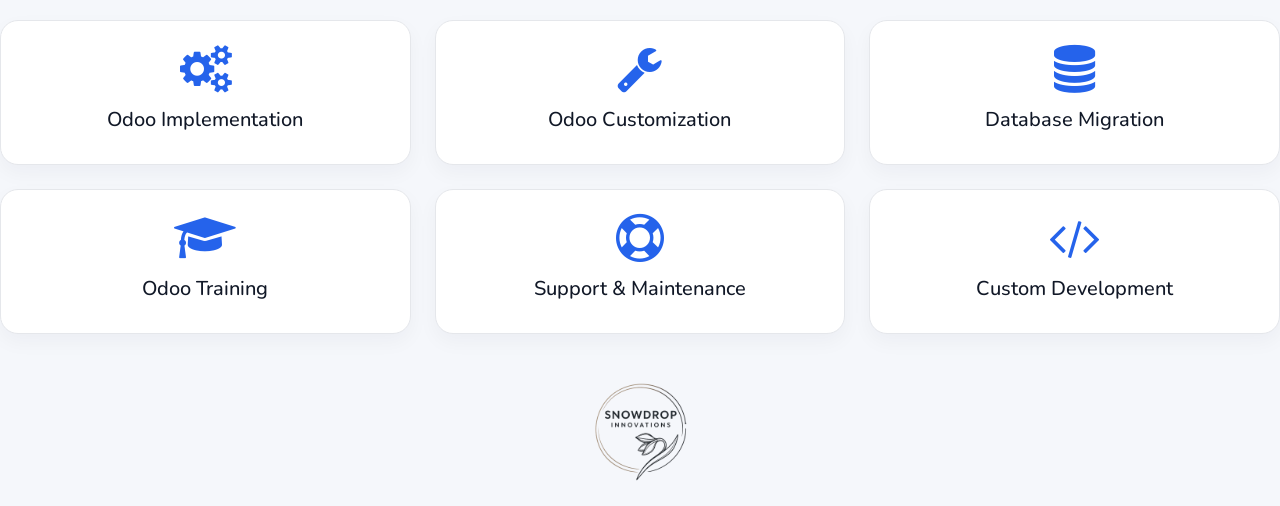
==== commit aae7baaa: "[IMP]misc" ====
--- a/sd_ai_timesheet_enhancement/static/description/index.html
+++ b/sd_ai_timesheet_enhancement/static/description/index.html
@@ -65,15 +65,15 @@
                 summarize long notes and generate clean, professional timesheet entries in a single click.
             </p>
             <div class="mt-3">
-                <span class="d-inline-flex align-items-center me-1 mb-1"
+                <span class="d-inline-flex align-items-center me-1 mb-1 border"
                       style="padding:4px 10px;border-radius:999px;background:#e0f2fe;font-size:12px;color:#0f172a;">
                     <i class="fa fa-magic" style="margin-right:4px;"></i> AI Text Suggestions
                 </span>
-                <span class="d-inline-flex align-items-center me-1 mb-1"
+                <span class="d-inline-flex align-items-center me-1 mb-1 border"
                       style="padding:4px 10px;border-radius:999px;background:#e0f2fe;font-size:12px;color:#0f172a;">
                     <i class="fa fa-clock-o" style="margin-right:4px;"></i> Better Timesheet Quality
                 </span>
-                <span class="d-inline-flex align-items-center mb-1"
+                <span class="d-inline-flex align-items-center mb-1 border"
                       style="padding:4px 10px;border-radius:999px;background:#e0f2fe;font-size:12px;color:#0f172a;">
                     <i class="fa fa-tasks" style="margin-right:4px;"></i> Seamless Odoo Integration
                 </span>
@@ -94,8 +94,7 @@
                 <div class="p-4 h-100 bg-white"
                      style="border-radius:18px;border:1px solid #e5e7eb;box-shadow:0 10px 25px rgba(15,23,42,0.05);">
                     <div class="d-flex align-items-center mb-2">
-                        <div
-                            style="width:40px;height:40px;border-radius:999px;display:inline-flex;align-items:center;justify-content:center;background-color:#2563eb;color:#fff;margin-right:12px;">
+                        <div class="align-items-center justify-content-center" style="width:40px;height:40px;border-radius:999px;display:inline-flex;align-items:center;justify-content:center;background-color:#2563eb;color:#fff;margin-right:12px;">
                             <i class="fa fa-mouse-pointer"></i>
                         </div>
                         <h4 class="mb-0 fs-5" style="font-family:'Nunito',sans-serif;">AI Context Menu</h4>
@@ -111,8 +110,7 @@
                 <div class="p-4 h-100 bg-white"
                      style="border-radius:18px;border:1px solid #e5e7eb;box-shadow:0 10px 25px rgba(15,23,42,0.05);">
                     <div class="d-flex align-items-center mb-2">
-                        <div
-                            style="width:40px;height:40px;border-radius:999px;display:inline-flex;align-items:center;justify-content:center;background-color:#2563eb;color:#fff;margin-right:12px;">
+                        <div class="align-items-center justify-content-center" style="width:40px;height:40px;border-radius:999px;display:inline-flex;align-items:center;justify-content:center;background-color:#2563eb;color:#fff;margin-right:12px;">
                             <i class="fa fa-magic"></i>
                         </div>
                         <h4 class="mb-0 fs-5" style="font-family:'Nunito',sans-serif;">Polished Descriptions</h4>
@@ -128,8 +126,7 @@
                 <div class="p-4 h-100 bg-white"
                      style="border-radius:18px;border:1px solid #e5e7eb;box-shadow:0 10px 25px rgba(15,23,42,0.05);">
                     <div class="d-flex align-items-center mb-2">
-                        <div
-                            style="width:40px;height:40px;border-radius:999px;display:inline-flex;align-items:center;justify-content:center;background-color:#2563eb;color:#fff;margin-right:12px;">
+                        <div class="align-items-center justify-content-center" style="width:40px;height:40px;border-radius:999px;display:inline-flex;align-items:center;justify-content:center;background-color:#2563eb;color:#fff;margin-right:12px;">
                             <i class="fa fa-globe"></i>
                         </div>
                         <h4 class="mb-0 fs-5" style="font-family:'Nunito',sans-serif;">Multi-language Ready</h4>
@@ -145,8 +142,7 @@
                 <div class="p-4 h-100 bg-white"
                      style="border-radius:18px;border:1px solid #e5e7eb;box-shadow:0 10px 25px rgba(15,23,42,0.05);">
                     <div class="d-flex align-items-center mb-2">
-                        <div
-                            style="width:40px;height:40px;border-radius:999px;display:inline-flex;align-items:center;justify-content:center;background-color:#2563eb;color:#fff;margin-right:12px;">
+                        <div class="align-items-center justify-content-center" style="width:40px;height:40px;border-radius:999px;display:inline-flex;align-items:center;justify-content:center;background-color:#2563eb;color:#fff;margin-right:12px;">
                             <i class="fa fa-database"></i>
                         </div>
                         <h4 class="mb-0 fs-5" style="font-family:'Nunito',sans-serif;">Native Odoo Integration</h4>
@@ -162,8 +158,7 @@
                 <div class="p-4 h-100 bg-white"
                      style="border-radius:18px;border:1px solid #e5e7eb;box-shadow:0 10px 25px rgba(15,23,42,0.05);">
                     <div class="d-flex align-items-center mb-2">
-                        <div
-                            style="width:40px;height:40px;border-radius:999px;display:inline-flex;align-items:center;justify-content:center;background-color:#2563eb;color:#fff;margin-right:12px;">
+                        <div class="align-items-center justify-content-center" style="width:40px;height:40px;border-radius:999px;display:inline-flex;align-items:center;justify-content:center;background-color:#2563eb;color:#fff;margin-right:12px;">
                             <i class="fa fa-shield"></i>
                         </div>
                         <h4 class="mb-0 fs-5" style="font-family:'Nunito',sans-serif;">Configurable &amp; Secure</h4>
@@ -179,8 +174,7 @@
                 <div class="p-4 h-100 bg-white"
                      style="border-radius:18px;border:1px solid #e5e7eb;box-shadow:0 10px 25px rgba(15,23,42,0.05);">
                     <div class="d-flex align-items-center mb-2">
-                        <div
-                            style="width:40px;height:40px;border-radius:999px;display:inline-flex;align-items:center;justify-content:center;background-color:#2563eb;color:#fff;margin-right:12px;">
+                        <div class="align-items-center justify-content-center" style="width:40px;height:40px;border-radius:999px;display:inline-flex;align-items:center;justify-content:center;background-color:#2563eb;color:#fff;margin-right:12px;">
                             <i class="fa fa-user"></i>
                         </div>
                         <h4 class="mb-0 fs-5" style="font-family:'Nunito',sans-serif;">User-friendly Experience</h4>
@@ -511,7 +505,7 @@
     <div class="row mt-5 mb-4">
         <div class="col-12 text-center">
             <img src="snowdrop_logo_full.png" alt="SnowDrop Innovations"
-                 style="max-height:80px;">
+                 style="height:100px;">
         </div>
     </div>
 
